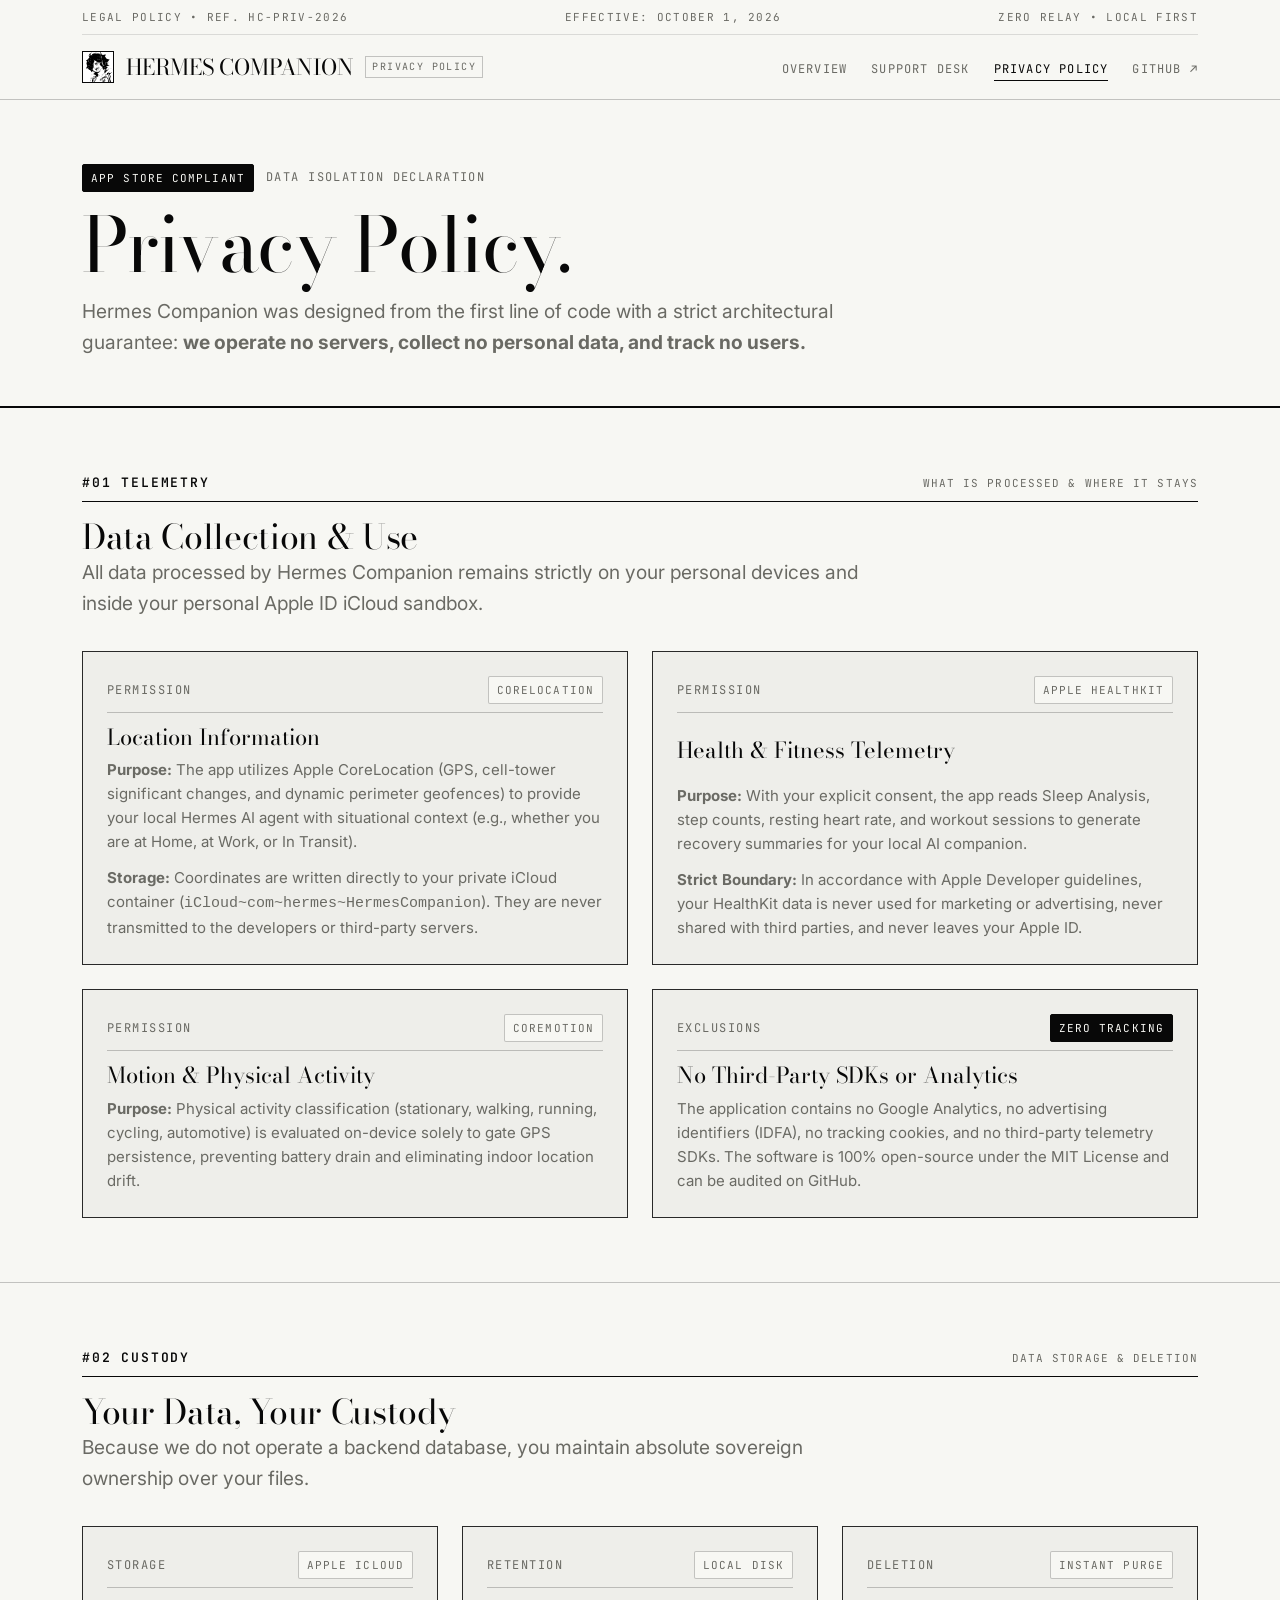
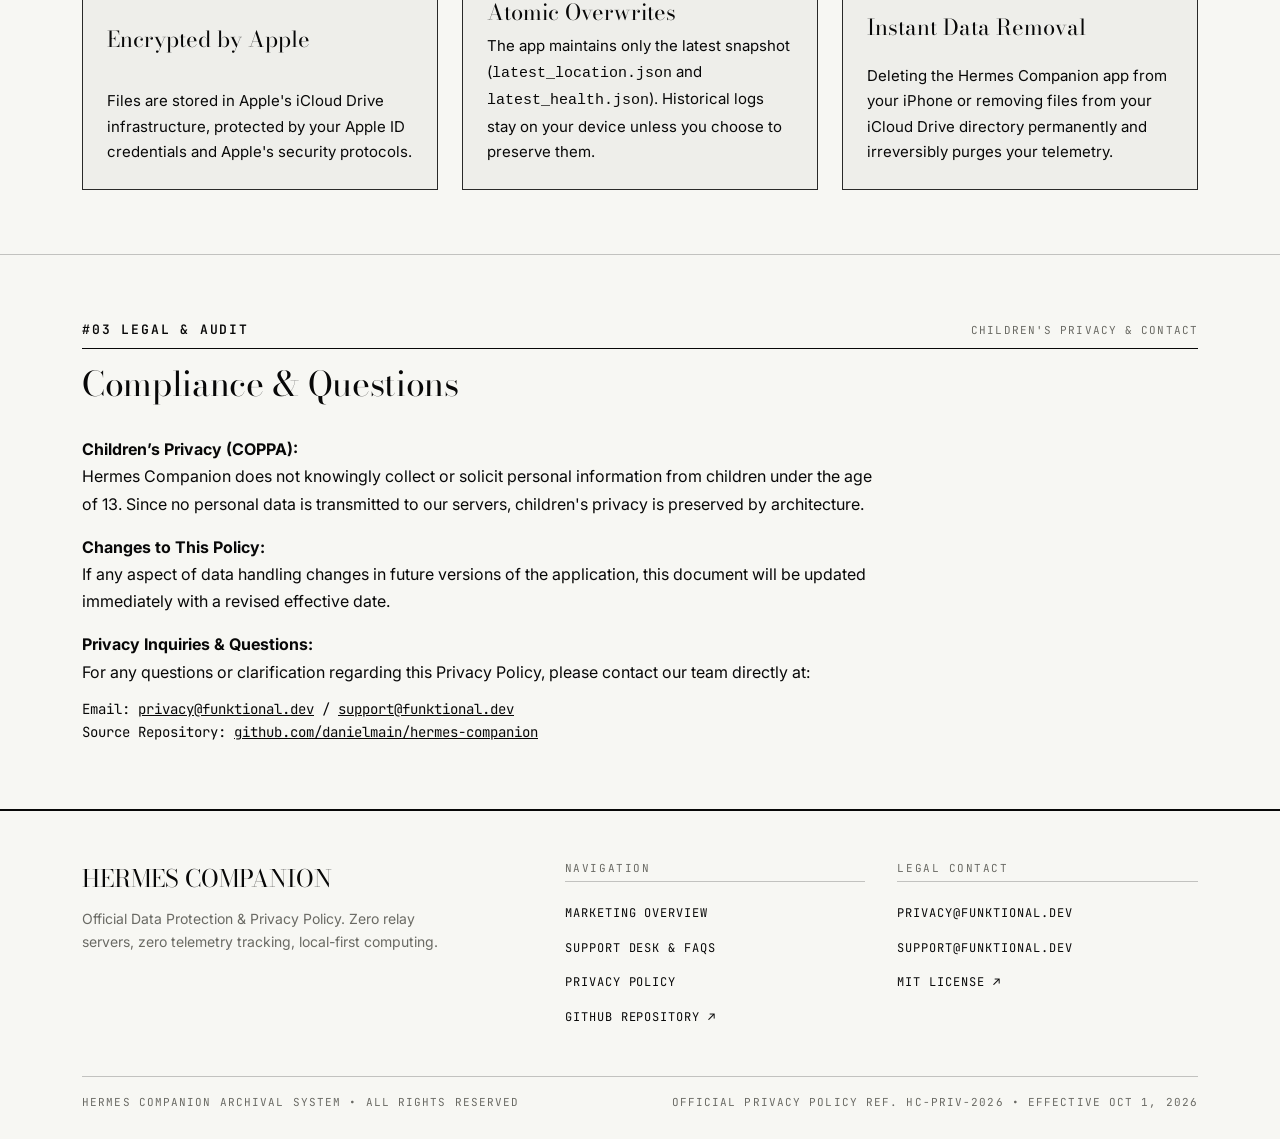
==== website/privacy.html @ cab8ede8 "Add rolling location history, timeline analysis, and staleness handling - iOS: Mirror rolling 7-day " ====
<!DOCTYPE html>
<html lang="en">
<head>
  <meta charset="UTF-8">
  <meta name="viewport" content="width=device-width, initial-scale=1.0">
  <title>Privacy Policy — Hermes Companion iOS & Hermes Skill</title>
  <meta name="description" content="Official Privacy Policy for Hermes Companion iOS application and Hermes Skill. Zero relay servers, zero tracking, local-first Apple iCloud storage.">
  <link rel="stylesheet" href="style.css">
  <link rel="icon" type="image/png" href="assets/icon-source.png">

  <link rel="canonical" href="https://hermescompanion.funktional.dev/privacy.html">

  <!-- Open Graph / Rich Social Link Preview -->
  <meta property="og:type" content="website">
  <meta property="og:url" content="https://hermescompanion.funktional.dev/privacy.html">
  <meta property="og:site_name" content="Hermes Companion">
  <meta property="og:title" content="Privacy Policy — Hermes Companion iOS & Hermes Skill">
  <meta property="og:description" content="Official Privacy Policy for Hermes Companion iOS application and Hermes Skill. Zero relay servers, zero tracking, local-first Apple iCloud storage.">
  <meta property="og:image" content="https://hermescompanion.funktional.dev/assets/lilith-black.png">
  <meta property="og:image:width" content="1024">
  <meta property="og:image:height" content="572">
  <meta property="og:image:type" content="image/png">
  <meta property="og:image:alt" content="Hermes Companion Privacy Artwork">

  <!-- Twitter Card -->
  <meta name="twitter:card" content="summary_large_image">
  <meta name="twitter:url" content="https://hermescompanion.funktional.dev/privacy.html">
  <meta name="twitter:title" content="Privacy Policy — Hermes Companion iOS & Hermes Skill">
  <meta name="twitter:description" content="Official Privacy Policy for Hermes Companion iOS application and Hermes Skill. Zero relay servers, zero tracking, local-first Apple iCloud storage.">
  <meta name="twitter:image" content="https://hermescompanion.funktional.dev/assets/lilith-black.png">
  <meta name="twitter:image:alt" content="Hermes Companion Privacy Artwork">
</head>
<body>

  <!-- Archival Institutional Masthead -->
  <header class="archival-topbar">
    <div class="page-container">
      <div class="topbar-meta">
        <span>LEGAL POLICY • REF. HC-PRIV-2026</span>
        <span>EFFECTIVE: OCTOBER 1, 2026</span>
        <span>ZERO RELAY • LOCAL FIRST</span>
      </div>

      <nav class="topbar-nav" aria-label="Privacy Navigation">
        <a href="index.html" class="brand-mark">
          <div class="brand-icon-box">
            <img src="assets/icon-source.png" alt="Hermes Symbol">
          </div>
          <div>
            <div class="brand-title">HERMES COMPANION</div>
          </div>
          <span class="brand-tag">PRIVACY POLICY</span>
        </a>

        <ul class="nav-links">
          <li><a href="index.html" class="nav-link">Overview</a></li>
          <li><a href="support.html" class="nav-link">Support Desk</a></li>
          <li><a href="privacy.html" class="nav-link active">Privacy Policy</a></li>
          <li><a href="https://github.com/danielmain/hermes-companion" target="_blank" rel="noopener" class="nav-link">GitHub ↗</a></li>
        </ul>
      </nav>
    </div>
  </header>

  <main>
    <!-- HERO HEADER -->
    <section class="hero-section">
      <div class="page-container">
        <div class="hero-meta-kicker">
          <span class="token inverted">APP STORE COMPLIANT</span>
          <span class="editorial-utility">DATA ISOLATION DECLARATION</span>
        </div>

        <h1 class="editorial-display-huge">
          Privacy Policy.
        </h1>

        <p class="editorial-lead">
          Hermes Companion was designed from the first line of code with a strict architectural guarantee: <strong>we operate no servers, collect no personal data, and track no users.</strong>
        </p>
      </div>
    </section>

    <!-- CORE PRIVACY PILLARS -->
    <section class="editorial-section">
      <div class="page-container">
        <div class="module-header">
          <div class="module-header-meta">
            <span class="module-index">#01 TELEMETRY</span>
            <span class="module-tag">WHAT IS PROCESSED &amp; WHERE IT STAYS</span>
          </div>
          <h2 class="editorial-section-title">Data Collection &amp; Use</h2>
          <p class="editorial-lead">
            All data processed by Hermes Companion remains strictly on your personal devices and inside your personal Apple ID iCloud sandbox.
          </p>
        </div>

        <div class="cards-grid-2">
          <!-- Card 1: Location -->
          <div class="editorial-card">
            <div class="editorial-card-header">
              <span class="editorial-utility">PERMISSION</span>
              <span class="token faint">CORELOCATION</span>
            </div>
            <div class="editorial-card-title">Location Information</div>
            <div class="editorial-card-body">
              <p>
                <strong>Purpose:</strong> The app utilizes Apple CoreLocation (GPS, cell-tower significant changes, and dynamic perimeter geofences) to provide your local Hermes AI agent with situational context (e.g., whether you are at Home, at Work, or In Transit).
              </p>
              <p style="margin-top: 12px;">
                <strong>Storage:</strong> Coordinates are written directly to your private iCloud container (<code>iCloud~com~hermes~HermesCompanion</code>). They are never transmitted to the developers or third-party servers.
              </p>
            </div>
          </div>

          <!-- Card 2: HealthKit -->
          <div class="editorial-card">
            <div class="editorial-card-header">
              <span class="editorial-utility">PERMISSION</span>
              <span class="token faint">APPLE HEALTHKIT</span>
            </div>
            <div class="editorial-card-title">Health &amp; Fitness Telemetry</div>
            <div class="editorial-card-body">
              <p>
                <strong>Purpose:</strong> With your explicit consent, the app reads Sleep Analysis, step counts, resting heart rate, and workout sessions to generate recovery summaries for your local AI companion.
              </p>
              <p style="margin-top: 12px;">
                <strong>Strict Boundary:</strong> In accordance with Apple Developer guidelines, your HealthKit data is never used for marketing or advertising, never shared with third parties, and never leaves your Apple ID.
              </p>
            </div>
          </div>

          <!-- Card 3: Motion & Fitness -->
          <div class="editorial-card">
            <div class="editorial-card-header">
              <span class="editorial-utility">PERMISSION</span>
              <span class="token faint">COREMOTION</span>
            </div>
            <div class="editorial-card-title">Motion &amp; Physical Activity</div>
            <div class="editorial-card-body">
              <p>
                <strong>Purpose:</strong> Physical activity classification (stationary, walking, running, cycling, automotive) is evaluated on-device solely to gate GPS persistence, preventing battery drain and eliminating indoor location drift.
              </p>
            </div>
          </div>

          <!-- Card 4: Third-Party Trackers -->
          <div class="editorial-card">
            <div class="editorial-card-header">
              <span class="editorial-utility">EXCLUSIONS</span>
              <span class="token inverted">ZERO TRACKING</span>
            </div>
            <div class="editorial-card-title">No Third-Party SDKs or Analytics</div>
            <div class="editorial-card-body">
              <p>
                The application contains no Google Analytics, no advertising identifiers (IDFA), no tracking cookies, and no third-party telemetry SDKs. The software is 100% open-source under the MIT License and can be audited on GitHub.
              </p>
            </div>
          </div>
        </div>
      </div>
    </section>

    <!-- SECTION #02: STORAGE, RETENTION, AND DELETION -->
    <section class="editorial-section">
      <div class="page-container">
        <div class="module-header">
          <div class="module-header-meta">
            <span class="module-index">#02 CUSTODY</span>
            <span class="module-tag">DATA STORAGE &amp; DELETION</span>
          </div>
          <h2 class="editorial-section-title">Your Data, Your Custody</h2>
          <p class="editorial-lead">
            Because we do not operate a backend database, you maintain absolute sovereign ownership over your files.
          </p>
        </div>

        <div class="cards-grid-3">
          <div class="editorial-card">
            <div class="editorial-card-header">
              <span class="editorial-utility">STORAGE</span>
              <span class="token faint">APPLE ICLOUD</span>
            </div>
            <div class="editorial-card-title">Encrypted by Apple</div>
            <p class="editorial-body" style="font-size: 0.9375rem;">
              Files are stored in Apple's iCloud Drive infrastructure, protected by your Apple ID credentials and Apple's security protocols.
            </p>
          </div>

          <div class="editorial-card">
            <div class="editorial-card-header">
              <span class="editorial-utility">RETENTION</span>
              <span class="token faint">LOCAL DISK</span>
            </div>
            <div class="editorial-card-title">Atomic Overwrites</div>
            <p class="editorial-body" style="font-size: 0.9375rem;">
              The app maintains only the latest snapshot (<code>latest_location.json</code> and <code>latest_health.json</code>). Historical logs stay on your device unless you choose to preserve them.
            </p>
          </div>

          <div class="editorial-card">
            <div class="editorial-card-header">
              <span class="editorial-utility">DELETION</span>
              <span class="token faint">INSTANT PURGE</span>
            </div>
            <div class="editorial-card-title">Instant Data Removal</div>
            <p class="editorial-body" style="font-size: 0.9375rem;">
              Deleting the Hermes Companion app from your iPhone or removing files from your iCloud Drive directory permanently and irreversibly purges your telemetry.
            </p>
          </div>
        </div>
      </div>
    </section>

    <!-- SECTION #03: COMPLIANCE & LEGAL CONTACT -->
    <section class="editorial-section last-section">
      <div class="page-container">
        <div class="module-header">
          <div class="module-header-meta">
            <span class="module-index">#03 LEGAL &amp; AUDIT</span>
            <span class="module-tag">CHILDREN'S PRIVACY &amp; CONTACT</span>
          </div>
          <h2 class="editorial-section-title">Compliance &amp; Questions</h2>
        </div>

        <div class="editorial-body" style="max-width: 80ch;">
          <p>
            <strong>Children’s Privacy (COPPA):</strong><br>
            Hermes Companion does not knowingly collect or solicit personal information from children under the age of 13. Since no personal data is transmitted to our servers, children's privacy is preserved by architecture.
          </p>
          <p style="margin-top: 16px;">
            <strong>Changes to This Policy:</strong><br>
            If any aspect of data handling changes in future versions of the application, this document will be updated immediately with a revised effective date.
          </p>
          <p style="margin-top: 16px;">
            <strong>Privacy Inquiries &amp; Questions:</strong><br>
            For any questions or clarification regarding this Privacy Policy, please contact our team directly at:
          </p>
          <div style="margin-top: 12px; font-family: var(--font-mono); font-size: 0.875rem;">
            Email: <a href="mailto:privacy@funktional.dev" style="color: var(--ink); text-decoration: underline;">privacy@funktional.dev</a> / <a href="mailto:support@funktional.dev" style="color: var(--ink); text-decoration: underline;">support@funktional.dev</a><br>
            Source Repository: <a href="https://github.com/danielmain/hermes-companion" target="_blank" rel="noopener" style="color: var(--ink); text-decoration: underline;">github.com/danielmain/hermes-companion</a>
          </div>
        </div>
      </div>
    </section>
  </main>

  <!-- Institutional Colophon Footer -->
  <footer class="archival-footer">
    <div class="page-container">
      <div class="footer-grid">
        <div>
          <div style="font-family: var(--font-display); font-size: 1.5rem; margin-bottom: var(--space-8);">
            HERMES COMPANION
          </div>
          <p style="font-size: 0.875rem; color: var(--secondary-ink); max-width: 42ch;">
            Official Data Protection &amp; Privacy Policy. Zero relay servers, zero telemetry tracking, local-first computing.
          </p>
        </div>

        <div>
          <div class="footer-col-title">NAVIGATION</div>
          <ul class="footer-links">
            <li><a href="index.html">Marketing Overview</a></li>
            <li><a href="support.html">Support Desk &amp; FAQs</a></li>
            <li><a href="privacy.html">Privacy Policy</a></li>
            <li><a href="https://github.com/danielmain/hermes-companion" target="_blank" rel="noopener">GitHub Repository ↗</a></li>
          </ul>
        </div>

        <div>
          <div class="footer-col-title">LEGAL CONTACT</div>
          <ul class="footer-links">
            <li><a href="mailto:privacy@funktional.dev">privacy@funktional.dev</a></li>
            <li><a href="mailto:support@funktional.dev">support@funktional.dev</a></li>
            <li><a href="https://github.com/danielmain/hermes-companion/blob/main/LICENSE" target="_blank" rel="noopener">MIT License ↗</a></li>
          </ul>
        </div>
      </div>

      <div class="footer-stamp">
        <div>HERMES COMPANION ARCHIVAL SYSTEM • ALL RIGHTS RESERVED</div>
        <div>OFFICIAL PRIVACY POLICY REF. HC-PRIV-2026 • EFFECTIVE OCT 1, 2026</div>
      </div>
    </div>
  </footer>

  <script src="main.js"></script>
</body>
</html>
---- website/style.css ----
/*
 * HERMES COMPANION — MONOCHROME EDITORIAL DESIGN SYSTEM
 * Inspired by experimental research institutions, archival scientific publications,
 * classical mythology, and early computer interfaces.
 */

@import url('https://fonts.googleapis.com/css2?family=Bodoni+Moda:ital,opsz,wght@0,6..96,300..600;1,6..96,300..600&family=JetBrains+Mono:wght@400;500;600&family=Inter:wght@300;400;500;600&display=swap');

:root {
  /* Strict Monochrome Light Palette (Warm Paper & Ink) */
  --paper: #F7F7F3;
  --ink: #080808;
  --secondary-ink: #6A6A64;
  --surface: #EEEEEA;
  --surface-subtle: #F2F2EE;
  --surface-contrast: #080808;
  --surface-contrast-text: #F7F7F3;
  --hairline: rgba(8, 8, 8, 0.22);
  --hairline-faint: rgba(8, 8, 8, 0.12);
  --hairline-strong: rgba(8, 8, 8, 0.85);
  --shadow-offset: 3px 3px 0px #080808;
  --cut-size: 14px;

  /* Typography Stacks */
  --font-display: "Bodoni 72", "Bodoni 72 Oldstyle", "Didot", "Bodoni Moda", "Playfair Display", "Times New Roman", serif;
  --font-body: -apple-system, BlinkMacSystemFont, "SF Pro Text", "Inter", "Helvetica Neue", sans-serif;
  --font-mono: "SF Mono", "Aeonik Fono", "JetBrains Mono", Menlo, Consolas, "Courier New", monospace;

  /* Spacing Scale */
  --space-2: 2px;
  --space-4: 4px;
  --space-8: 8px;
  --space-12: 12px;
  --space-16: 16px;
  --space-24: 24px;
  --space-32: 32px;
  --space-48: 48px;
  --space-64: 64px;
  --space-96: 96px;

  /* Animation */
  --transition-fast: 0.18s cubic-bezier(0.16, 1, 0.3, 1);
}

/* Automatic Dark Mode Palette (Inverts when system is in Dark Mode) */
@media (prefers-color-scheme: dark) {
  :root {
    --paper: #080808;
    --ink: #F7F7F3;
    --secondary-ink: #9E9E98;
    --surface: #141413;
    --surface-subtle: #1A1A18;
    --surface-contrast: #F7F7F3;
    --surface-contrast-text: #080808;
    --hairline: rgba(247, 247, 243, 0.22);
    --hairline-faint: rgba(247, 247, 243, 0.12);
    --hairline-strong: rgba(247, 247, 243, 0.85);
    --shadow-offset: 3px 3px 0px #F7F7F3;
  }
}

/* Base Reset & Document Setup */
*, *::before, *::after {
  box-sizing: border-box;
  margin: 0;
  padding: 0;
}

html {
  font-size: 16px;
  background-color: var(--paper);
  color: var(--ink);
  scroll-behavior: smooth;
  text-rendering: optimizeLegibility;
  -webkit-font-smoothing: antialiased;
  -moz-osx-font-smoothing: grayscale;
}

body {
  font-family: var(--font-body);
  font-weight: 400;
  line-height: 1.65;
  color: var(--ink);
  background-color: var(--paper);
  min-height: 100vh;
  display: flex;
  flex-direction: column;
}

/* Selection */
::selection {
  background: var(--ink);
  color: var(--paper);
}

/* Editorial Rules & Hairlines */
hr, .editorial-rule {
  border: none;
  height: 1px;
  background-color: var(--hairline);
  margin: 0;
}

.editorial-rule.strong {
  height: 2px;
  background-color: var(--ink);
}

.editorial-rule.faint {
  height: 1px;
  background-color: var(--hairline-faint);
}

/* Master Layout Frame */
.page-container {
  width: 100%;
  max-width: 1180px;
  margin: 0 auto;
  padding: 0 var(--space-24);
}

@media (min-width: 768px) {
  .page-container {
    padding: 0 var(--space-32);
  }
}

/* Top Institutional Header */
.archival-topbar {
  border-bottom: 1px solid var(--hairline);
  background-color: var(--paper);
  position: sticky;
  top: 0;
  z-index: 100;
}

.topbar-meta {
  display: flex;
  align-items: center;
  justify-content: space-between;
  padding: var(--space-8) 0;
  font-family: var(--font-mono);
  font-size: 0.6875rem;
  text-transform: uppercase;
  letter-spacing: 0.12em;
  color: var(--secondary-ink);
  border-bottom: 1px solid var(--hairline-faint);
}

.topbar-nav {
  display: flex;
  align-items: center;
  justify-content: space-between;
  padding: var(--space-16) 0;
  gap: var(--space-16);
}

.brand-mark {
  display: flex;
  align-items: center;
  gap: var(--space-12);
  text-decoration: none;
  color: var(--ink);
}

.brand-icon-box {
  width: 32px;
  height: 32px;
  border: 1px solid var(--ink);
  display: flex;
  align-items: center;
  justify-content: center;
  background: var(--paper);
  overflow: hidden;
}

.brand-icon-box img {
  width: 100%;
  height: 100%;
  object-fit: cover;
  filter: grayscale(100%) contrast(120%);
}

.brand-title {
  font-family: var(--font-display);
  font-size: 1.375rem;
  letter-spacing: -0.01em;
  font-weight: 400;
  line-height: 1;
}

.brand-tag {
  font-family: var(--font-mono);
  font-size: 0.625rem;
  text-transform: uppercase;
  letter-spacing: 0.14em;
  border: 1px solid var(--hairline);
  padding: 2px 6px;
  color: var(--secondary-ink);
}

.nav-links {
  display: flex;
  align-items: center;
  gap: var(--space-24);
  list-style: none;
}

.nav-link {
  font-family: var(--font-mono);
  font-size: 0.75rem;
  text-transform: uppercase;
  letter-spacing: 0.1em;
  text-decoration: none;
  color: var(--secondary-ink);
  transition: color var(--transition-fast);
  position: relative;
  padding: var(--space-4) 0;
}

.nav-link:hover, .nav-link.active {
  color: var(--ink);
}

.nav-link.active::after {
  content: "";
  position: absolute;
  bottom: 0;
  left: 0;
  right: 0;
  height: 1px;
  background-color: var(--ink);
}

.topbar-controls {
  display: flex;
  align-items: center;
  gap: var(--space-12);
}

.theme-toggle-btn {
  background: transparent;
  border: 1px solid var(--ink);
  color: var(--ink);
  font-family: var(--font-mono);
  font-size: 0.6875rem;
  text-transform: uppercase;
  letter-spacing: 0.1em;
  padding: 6px 10px;
  cursor: pointer;
  display: inline-flex;
  align-items: center;
  gap: 6px;
  transition: background-color var(--transition-fast), color var(--transition-fast);
}

.theme-toggle-btn:hover {
  background-color: var(--ink);
  color: var(--paper);
}

/* Typography Classes */
.editorial-display-huge {
  font-family: var(--font-display);
  font-size: clamp(2.5rem, 6.5vw, 4.75rem);
  font-weight: 300;
  line-height: 0.95;
  letter-spacing: -0.02em;
  margin-bottom: var(--space-16);
}

.editorial-display-title {
  font-family: var(--font-display);
  font-size: clamp(2rem, 4vw, 2.75rem);
  font-weight: 400;
  line-height: 1.08;
  letter-spacing: -0.015em;
  margin-bottom: var(--space-12);
}

.editorial-section-title {
  font-family: var(--font-display);
  font-size: clamp(1.625rem, 3vw, 2.125rem);
  font-weight: 400;
  line-height: 1.15;
  letter-spacing: -0.01em;
}

.editorial-lead {
  font-family: var(--font-body);
  font-size: clamp(1.0625rem, 1.5vw, 1.25rem);
  font-weight: 400;
  line-height: 1.6;
  color: var(--secondary-ink);
  max-width: 68ch;
}

.editorial-body {
  font-size: 1rem;
  line-height: 1.7;
  color: var(--ink);
}

.editorial-body p + p {
  margin-top: var(--space-16);
}

.editorial-utility {
  font-family: var(--font-mono);
  font-size: 0.75rem;
  text-transform: uppercase;
  letter-spacing: 0.12em;
  color: var(--secondary-ink);
}

.editorial-utility-small {
  font-family: var(--font-mono);
  font-size: 0.6875rem;
  text-transform: uppercase;
  letter-spacing: 0.1em;
}

/* Module Section Header */
.module-header {
  margin-bottom: var(--space-32);
}

.module-header-meta {
  display: flex;
  align-items: baseline;
  justify-content: space-between;
  padding-bottom: var(--space-8);
  border-bottom: 1px solid var(--ink);
  margin-bottom: var(--space-16);
}

.module-index {
  font-family: var(--font-mono);
  font-size: 0.8125rem;
  font-weight: 600;
  letter-spacing: 0.14em;
  text-transform: uppercase;
}

.module-tag {
  font-family: var(--font-mono);
  font-size: 0.6875rem;
  letter-spacing: 0.1em;
  color: var(--secondary-ink);
  text-transform: uppercase;
}

/* Buttons */
.btn {
  display: inline-flex;
  align-items: center;
  justify-content: center;
  gap: var(--space-8);
  font-family: var(--font-mono);
  font-size: 0.75rem;
  font-weight: 500;
  text-transform: uppercase;
  letter-spacing: 0.1em;
  text-decoration: none;
  padding: 12px 20px;
  border-radius: 2px;
  cursor: pointer;
  transition: all var(--transition-fast);
  line-height: 1;
}

.btn-primary {
  background-color: var(--ink);
  color: var(--paper);
  border: 1px solid var(--ink);
}

.btn-primary:hover {
  background-color: var(--paper);
  color: var(--ink);
}

.btn-secondary {
  background-color: var(--paper);
  color: var(--ink);
  border: 1px solid var(--ink);
}

.btn-secondary:hover {
  background-color: var(--ink);
  color: var(--paper);
}

.btn-ghost {
  background-color: transparent;
  color: var(--ink);
  border: 1px solid var(--hairline);
}

.btn-ghost:hover {
  border-color: var(--ink);
}

/* Status Tokens & Badges */
.token {
  display: inline-flex;
  align-items: center;
  gap: 6px;
  font-family: var(--font-mono);
  font-size: 0.6875rem;
  text-transform: uppercase;
  letter-spacing: 0.1em;
  padding: 4px 8px;
  border: 1px solid var(--ink);
  background: var(--paper);
  color: var(--ink);
  border-radius: 2px;
  white-space: nowrap;
}

.token.inverted {
  background: var(--ink);
  color: var(--paper);
}

.token.faint {
  border-color: var(--hairline);
  color: var(--secondary-ink);
}

/* Cut-corner Chamfer */
.cut-corner {
  clip-path: polygon(0 0, calc(100% - var(--cut-size)) 0, 100% var(--cut-size), 100% 100%, 0 100%);
  position: relative;
}

/* Hero Section */
.hero-section {
  padding: var(--space-64) 0 var(--space-48);
  border-bottom: 2px solid var(--ink);
}

.hero-grid {
  display: grid;
  grid-template-columns: 1fr;
  gap: var(--space-48);
  align-items: start;
}

@media (min-width: 900px) {
  .hero-grid {
    grid-template-columns: 1.2fr 0.8fr;
  }
}

.hero-meta-kicker {
  display: flex;
  align-items: center;
  gap: var(--space-12);
  margin-bottom: var(--space-16);
}

.hero-actions {
  display: flex;
  flex-wrap: wrap;
  gap: var(--space-12);
  margin-top: var(--space-32);
}

.hero-art-container {
  border: 1px solid var(--ink);
  background: var(--surface);
  padding: var(--space-16);
  position: relative;
}

.hero-art-image-wrapper {
  width: 100%;
  aspect-ratio: 16 / 9;
  border: 1px solid var(--hairline-strong);
  overflow: hidden;
  background: #000;
  display: flex;
  align-items: center;
  justify-content: center;
}

.hero-art-image-wrapper img {
  width: 100%;
  height: 100%;
  object-fit: cover;
  filter: contrast(125%) grayscale(100%);
  transition: transform 0.4s ease;
}

.hero-art-image-wrapper:hover img {
  transform: scale(1.02);
}

.hero-art-caption {
  font-family: var(--font-mono);
  font-size: 0.6875rem;
  text-transform: uppercase;
  letter-spacing: 0.1em;
  color: var(--secondary-ink);
  margin-top: var(--space-12);
  display: flex;
  justify-content: space-between;
  align-items: center;
  border-top: 1px solid var(--hairline);
  padding-top: var(--space-8);
}

/* Institutional Spec Table */
.spec-strip {
  display: grid;
  grid-template-columns: repeat(2, 1fr);
  gap: 1px;
  background-color: var(--hairline);
  border: 1px solid var(--hairline);
  margin-top: var(--space-48);
}

@media (min-width: 768px) {
  .spec-strip {
    grid-template-columns: repeat(4, 1fr);
  }
}

.spec-cell {
  background-color: var(--paper);
  padding: var(--space-16);
}

.spec-label {
  font-family: var(--font-mono);
  font-size: 0.625rem;
  text-transform: uppercase;
  letter-spacing: 0.12em;
  color: var(--secondary-ink);
  margin-bottom: var(--space-4);
}

.spec-val {
  font-family: var(--font-display);
  font-size: 1.25rem;
  color: var(--ink);
  line-height: 1.1;
}

.spec-desc {
  font-family: var(--font-mono);
  font-size: 0.6875rem;
  color: var(--secondary-ink);
  margin-top: var(--space-4);
}

/* Editorial Sections */
.editorial-section {
  padding: var(--space-64) 0;
  border-bottom: 1px solid var(--hairline);
}

.editorial-section.last-section {
  border-bottom: none;
}

/* Inverted Section */
.editorial-section.inverted {
  background-color: var(--surface-contrast);
  color: var(--surface-contrast-text);
  border-bottom: none;
  margin: var(--space-48) 0;
  border-top: 2px solid var(--hairline);
  border-bottom: 2px solid var(--hairline);
}

.editorial-section.inverted .module-header-meta {
  border-bottom-color: var(--surface-contrast-text);
}

.editorial-section.inverted .module-index,
.editorial-section.inverted .editorial-section-title,
.editorial-section.inverted .spec-val {
  color: var(--surface-contrast-text);
}

.editorial-section.inverted .editorial-lead,
.editorial-section.inverted .module-tag,
.editorial-section.inverted .spec-label,
.editorial-section.inverted .spec-desc {
  color: rgba(247, 247, 243, 0.7);
}

.editorial-section.inverted .editorial-rule {
  background-color: rgba(247, 247, 243, 0.2);
}

/* Architecture Flow Diagram */
.diagram-box {
  border: 1px solid var(--ink);
  background-color: var(--surface);
  padding: var(--space-24);
  margin: var(--space-32) 0;
}

.diagram-flow {
  display: flex;
  flex-direction: column;
  gap: var(--space-16);
}

@media (min-width: 820px) {
  .diagram-flow {
    flex-direction: row;
    align-items: stretch;
  }
}

.diagram-node {
  flex: 1;
  border: 1px solid var(--hairline-strong);
  background: var(--paper);
  padding: var(--space-16);
  display: flex;
  flex-direction: column;
  justify-content: space-between;
}

.diagram-node-idx {
  font-family: var(--font-mono);
  font-size: 0.625rem;
  letter-spacing: 0.12em;
  color: var(--secondary-ink);
  margin-bottom: var(--space-8);
}

.diagram-node-title {
  font-family: var(--font-display);
  font-size: 1.125rem;
  margin-bottom: var(--space-8);
  font-weight: 500;
}

.diagram-node-desc {
  font-family: var(--font-mono);
  font-size: 0.75rem;
  color: var(--secondary-ink);
  line-height: 1.5;
}

.diagram-arrow {
  display: flex;
  align-items: center;
  justify-content: center;
  font-family: var(--font-mono);
  font-size: 0.75rem;
  color: var(--secondary-ink);
  padding: var(--space-8);
}

/* Editorial Cards Grid */
.cards-grid-2 {
  display: grid;
  grid-template-columns: 1fr;
  gap: var(--space-24);
  margin-top: var(--space-24);
}

@media (min-width: 768px) {
  .cards-grid-2 {
    grid-template-columns: repeat(2, 1fr);
  }
}

.cards-grid-3 {
  display: grid;
  grid-template-columns: 1fr;
  gap: var(--space-24);
  margin-top: var(--space-24);
}

@media (min-width: 768px) {
  .cards-grid-3 {
    grid-template-columns: repeat(3, 1fr);
  }
}

.editorial-card {
  border: 1px solid var(--hairline-strong);
  background-color: var(--surface);
  padding: var(--space-24);
  display: flex;
  flex-direction: column;
  justify-content: space-between;
}

.editorial-card-header {
  display: flex;
  align-items: baseline;
  justify-content: space-between;
  margin-bottom: var(--space-12);
  border-bottom: 1px solid var(--hairline);
  padding-bottom: var(--space-8);
}

.editorial-card-title {
  font-family: var(--font-display);
  font-size: 1.375rem;
  margin-bottom: var(--space-8);
  line-height: 1.15;
}

.editorial-card-body {
  font-size: 0.9375rem;
  color: var(--secondary-ink);
  line-height: 1.6;
}

/* Editorial Comparison Table */
.editorial-table-wrapper {
  overflow-x: auto;
  border: 1px solid var(--hairline-strong);
  margin: var(--space-24) 0;
}

.editorial-table {
  width: 100%;
  border-collapse: collapse;
  text-align: left;
  font-size: 0.875rem;
}

.editorial-table th {
  font-family: var(--font-mono);
  font-size: 0.6875rem;
  text-transform: uppercase;
  letter-spacing: 0.12em;
  color: var(--secondary-ink);
  background-color: var(--surface);
  padding: var(--space-12) var(--space-16);
  border-bottom: 1px solid var(--ink);
  font-weight: 600;
}

.editorial-table td {
  padding: var(--space-12) var(--space-16);
  border-bottom: 1px solid var(--hairline);
  vertical-align: top;
}

.editorial-table tr:last-child td {
  border-bottom: none;
}

.editorial-table tr:hover td {
  background-color: var(--surface-subtle);
}

.table-key {
  font-family: var(--font-mono);
  font-size: 0.8125rem;
  font-weight: 500;
}

/* Terminal / Code Box */
.terminal-block {
  border: 1px solid var(--ink);
  background-color: var(--surface);
  margin: var(--space-16) 0;
}

.terminal-header {
  display: flex;
  align-items: center;
  justify-content: space-between;
  padding: var(--space-8) var(--space-16);
  border-bottom: 1px solid var(--hairline-strong);
  background: var(--paper);
}

.terminal-title {
  font-family: var(--font-mono);
  font-size: 0.6875rem;
  text-transform: uppercase;
  letter-spacing: 0.1em;
  color: var(--secondary-ink);
}

.terminal-copy-btn {
  background: transparent;
  border: 1px solid var(--hairline);
  color: var(--ink);
  font-family: var(--font-mono);
  font-size: 0.625rem;
  text-transform: uppercase;
  letter-spacing: 0.1em;
  padding: 3px 8px;
  cursor: pointer;
  transition: all var(--transition-fast);
}

.terminal-copy-btn:hover {
  background: var(--ink);
  color: var(--paper);
  border-color: var(--ink);
}

.terminal-content {
  padding: var(--space-16);
  font-family: var(--font-mono);
  font-size: 0.8125rem;
  line-height: 1.55;
  overflow-x: auto;
  color: var(--ink);
  background: var(--paper);
}

.terminal-content pre {
  margin: 0;
  white-space: pre;
}

.cli-prompt {
  color: var(--secondary-ink);
  user-select: none;
}

.cli-comment {
  color: var(--secondary-ink);
  font-style: italic;
}

/* App Presentation Banner */
.app-feature-row {
  display: grid;
  grid-template-columns: 1fr;
  gap: var(--space-32);
  align-items: center;
  margin-top: var(--space-32);
}

@media (min-width: 820px) {
  .app-feature-row {
    grid-template-columns: 0.9fr 1.1fr;
  }
}

.app-icon-frame {
  border: 2px solid var(--ink);
  padding: var(--space-16);
  background: var(--paper);
  box-shadow: var(--shadow-offset);
  display: flex;
  flex-direction: column;
  align-items: center;
  text-align: center;
}

.app-icon-frame img {
  width: 180px;
  height: 180px;
  border-radius: 4px;
  border: 1px solid var(--hairline-strong);
  margin-bottom: var(--space-16);
}

/* FAQ / Accordion for Support */
.faq-list {
  display: flex;
  flex-direction: column;
  gap: var(--space-16);
  margin-top: var(--space-24);
}

.faq-item {
  border: 1px solid var(--hairline-strong);
  background-color: var(--surface);
  transition: border-color var(--transition-fast);
}

.faq-item.active {
  border-color: var(--ink);
}

.faq-trigger {
  width: 100%;
  text-align: left;
  background: none;
  border: none;
  padding: var(--space-16) var(--space-20);
  display: flex;
  justify-content: space-between;
  align-items: center;
  cursor: pointer;
  font-family: var(--font-display);
  font-size: 1.1875rem;
  font-weight: 500;
  color: var(--ink);
}

.faq-symbol {
  font-family: var(--font-mono);
  font-size: 1rem;
  margin-left: var(--space-16);
  color: var(--secondary-ink);
  transition: transform var(--transition-fast);
}

.faq-item.active .faq-symbol {
  transform: rotate(45deg);
  color: var(--ink);
}

.faq-content {
  display: none;
  padding: 0 var(--space-20) var(--space-20);
  font-size: 0.9375rem;
  color: var(--secondary-ink);
  line-height: 1.65;
  border-top: 1px solid var(--hairline);
  padding-top: var(--space-16);
}

.faq-item.active .faq-content {
  display: block;
}

/* Support Interactive Diagnostics Tool */
.diag-panel {
  border: 2px solid var(--ink);
  background: var(--paper);
  box-shadow: var(--shadow-offset);
  margin-top: var(--space-32);
}

.diag-header {
  background: var(--ink);
  color: var(--paper);
  padding: var(--space-12) var(--space-20);
  display: flex;
  justify-content: space-between;
  align-items: center;
  font-family: var(--font-mono);
  font-size: 0.75rem;
  letter-spacing: 0.1em;
  text-transform: uppercase;
}

.diag-tabs {
  display: flex;
  border-bottom: 1px solid var(--hairline-strong);
  background: var(--surface);
  overflow-x: auto;
}

.diag-tab {
  background: transparent;
  border: none;
  border-right: 1px solid var(--hairline);
  padding: var(--space-12) var(--space-16);
  font-family: var(--font-mono);
  font-size: 0.6875rem;
  text-transform: uppercase;
  letter-spacing: 0.1em;
  color: var(--secondary-ink);
  cursor: pointer;
  white-space: nowrap;
}

.diag-tab.active {
  background: var(--paper);
  color: var(--ink);
  font-weight: 600;
  border-bottom: 2px solid var(--ink);
  margin-bottom: -1px;
}

.diag-body {
  padding: var(--space-24);
}

/* Contact / Inquiries Box */
.inquiry-box {
  border: 1px solid var(--ink);
  padding: var(--space-32);
  background: var(--surface);
  margin-top: var(--space-32);
}

.form-field {
  margin-bottom: var(--space-16);
}

.form-label {
  display: block;
  font-family: var(--font-mono);
  font-size: 0.6875rem;
  text-transform: uppercase;
  letter-spacing: 0.12em;
  color: var(--secondary-ink);
  margin-bottom: var(--space-6);
}

.form-input, .form-textarea {
  width: 100%;
  padding: 10px 14px;
  background: var(--paper);
  border: 1px solid var(--hairline-strong);
  font-family: var(--font-body);
  font-size: 0.9375rem;
  color: var(--ink);
  border-radius: 2px;
  outline: none;
  transition: border-color var(--transition-fast);
}

.form-input:focus, .form-textarea:focus {
  border-color: var(--ink);
}

/* Institutional Footer */
.archival-footer {
  margin-top: auto;
  border-top: 2px solid var(--ink);
  background: var(--paper);
  padding: var(--space-48) 0 var(--space-32);
}

.footer-grid {
  display: grid;
  grid-template-columns: 1fr;
  gap: var(--space-32);
  margin-bottom: var(--space-48);
}

@media (min-width: 768px) {
  .footer-grid {
    grid-template-columns: 1.5fr 1fr 1fr;
  }
}

.footer-col-title {
  font-family: var(--font-mono);
  font-size: 0.6875rem;
  text-transform: uppercase;
  letter-spacing: 0.14em;
  color: var(--secondary-ink);
  margin-bottom: var(--space-16);
  padding-bottom: var(--space-4);
  border-bottom: 1px solid var(--hairline);
}

.footer-links {
  list-style: none;
  display: flex;
  flex-direction: column;
  gap: var(--space-8);
}

.footer-links a {
  font-family: var(--font-mono);
  font-size: 0.75rem;
  text-transform: uppercase;
  letter-spacing: 0.08em;
  text-decoration: none;
  color: var(--ink);
  transition: color var(--transition-fast);
}

.footer-links a:hover {
  text-decoration: underline;
}

.footer-stamp {
  display: flex;
  flex-direction: column;
  gap: var(--space-8);
  font-family: var(--font-mono);
  font-size: 0.6875rem;
  letter-spacing: 0.1em;
  color: var(--secondary-ink);
  text-transform: uppercase;
  border-top: 1px solid var(--hairline);
  padding-top: var(--space-16);
}

@media (min-width: 768px) {
  .footer-stamp {
    flex-direction: row;
    justify-content: space-between;
  }
}

/* ==========================================================================
   iPhone Device Mockup & Editorial Showcase
   ========================================================================== */

.support-checklist-grid {
  display: grid;
  grid-template-columns: 1fr;
  gap: var(--space-32);
}

@media (min-width: 860px) {
  .support-checklist-grid {
    grid-template-columns: 1.25fr 0.75fr !important;
  }
}

.iphone-showcase-section {
  margin-top: var(--space-48);
}

.iphone-triptych-grid {
  display: grid;
  grid-template-columns: 1fr;
  gap: var(--space-48);
  margin-top: var(--space-32);
}

@media (min-width: 768px) {
  .iphone-triptych-grid {
    grid-template-columns: repeat(2, 1fr);
  }
}

@media (min-width: 1040px) {
  .iphone-triptych-grid {
    grid-template-columns: repeat(3, 1fr);
    gap: var(--space-32);
  }
}

.iphone-card-container {
  display: flex;
  flex-direction: column;
  align-items: center;
}

/* iPhone Chassis with Hardware Bezels */
.iphone-device {
  position: relative;
  width: 100%;
  max-width: 290px;
  aspect-ratio: 472 / 1024;
  background-color: var(--ink);
  border-radius: 44px;
  padding: 10px;
  box-shadow: 4px 6px 0px var(--hairline-strong);
  border: 1px solid var(--hairline-strong);
  margin: 0 auto;
  transition: transform var(--transition-fast), box-shadow var(--transition-fast);
}

.iphone-device:hover {
  transform: translateY(-4px);
  box-shadow: 6px 10px 0px var(--ink);
}

/* Physical Hardware Buttons (Volume & Power) */
.iphone-device::before {
  content: "";
  position: absolute;
  left: -4px;
  top: 92px;
  width: 3px;
  height: 48px;
  background-color: var(--ink);
  border-radius: 2px 0 0 2px;
  box-shadow: 0 64px 0 var(--ink), 0 -24px 0 var(--ink); /* Volume down & Action button */
}

.iphone-device::after {
  content: "";
  position: absolute;
  right: -4px;
  top: 110px;
  width: 3px;
  height: 60px;
  background-color: var(--ink);
  border-radius: 0 2px 2px 0; /* Side Power button */
}

/* Dynamic Island Pill */
.iphone-island {
  position: absolute;
  top: 15px;
  left: 50%;
  transform: translateX(-50%);
  width: 76px;
  height: 20px;
  background-color: #000000;
  border-radius: 12px;
  z-index: 20;
  pointer-events: none;
  box-shadow: 0 0 1px rgba(255, 255, 255, 0.25);
}

/* Sensor dot inside Island */
.iphone-island::after {
  content: "";
  position: absolute;
  right: 12px;
  top: 6px;
  width: 8px;
  height: 8px;
  background-color: #0d0d0d;
  border-radius: 50%;
  border: 0.5px solid rgba(255, 255, 255, 0.15);
}

/* Screen Wrapper */
.iphone-screen {
  position: relative;
  width: 100%;
  height: 100%;
  border-radius: 34px;
  overflow: hidden;
  background-color: #F7F7F3;
  display: flex;
  align-items: center;
  justify-content: center;
}

.iphone-screen img {
  width: 100%;
  height: 100%;
  display: block;
  object-fit: cover;
  user-select: none;
  -webkit-user-drag: none;
}

/* Screen Bottom Home Indicator Bar */
.iphone-home-bar {
  position: absolute;
  bottom: 8px;
  left: 50%;
  transform: translateX(-50%);
  width: 96px;
  height: 4px;
  background-color: rgba(8, 8, 8, 0.4);
  border-radius: 3px;
  z-index: 10;
  pointer-events: none;
}

@media (prefers-color-scheme: dark) {
  .iphone-home-bar {
    background-color: rgba(247, 247, 243, 0.5);
  }
}

/* Editorial Spec Plate Below Device */
.iphone-plate {
  width: 100%;
  max-width: 290px;
  margin-top: var(--space-16);
  border: 1px solid var(--hairline-strong);
  background-color: var(--surface);
  padding: var(--space-12) var(--space-16);
  text-align: left;
}

.iphone-plate-meta {
  display: flex;
  align-items: baseline;
  justify-content: space-between;
  margin-bottom: var(--space-6);
  border-bottom: 1px solid var(--hairline);
  padding-bottom: var(--space-4);
}

.iphone-plate-title {
  font-family: var(--font-display);
  font-size: 1.125rem;
  font-weight: 500;
  color: var(--ink);
  line-height: 1.2;
}

.iphone-plate-desc {
  font-size: 0.8125rem;
  color: var(--secondary-ink);
  line-height: 1.45;
  margin-top: var(--space-6);
}

/* Responsive adjustments */
@media (max-width: 767px) {
  .topbar-nav {
    flex-direction: column;
    align-items: flex-start;
  }
  .nav-links {
    flex-wrap: wrap;
    gap: var(--space-12);
  }
  .hero-section {
    padding: var(--space-32) 0;
  }
}
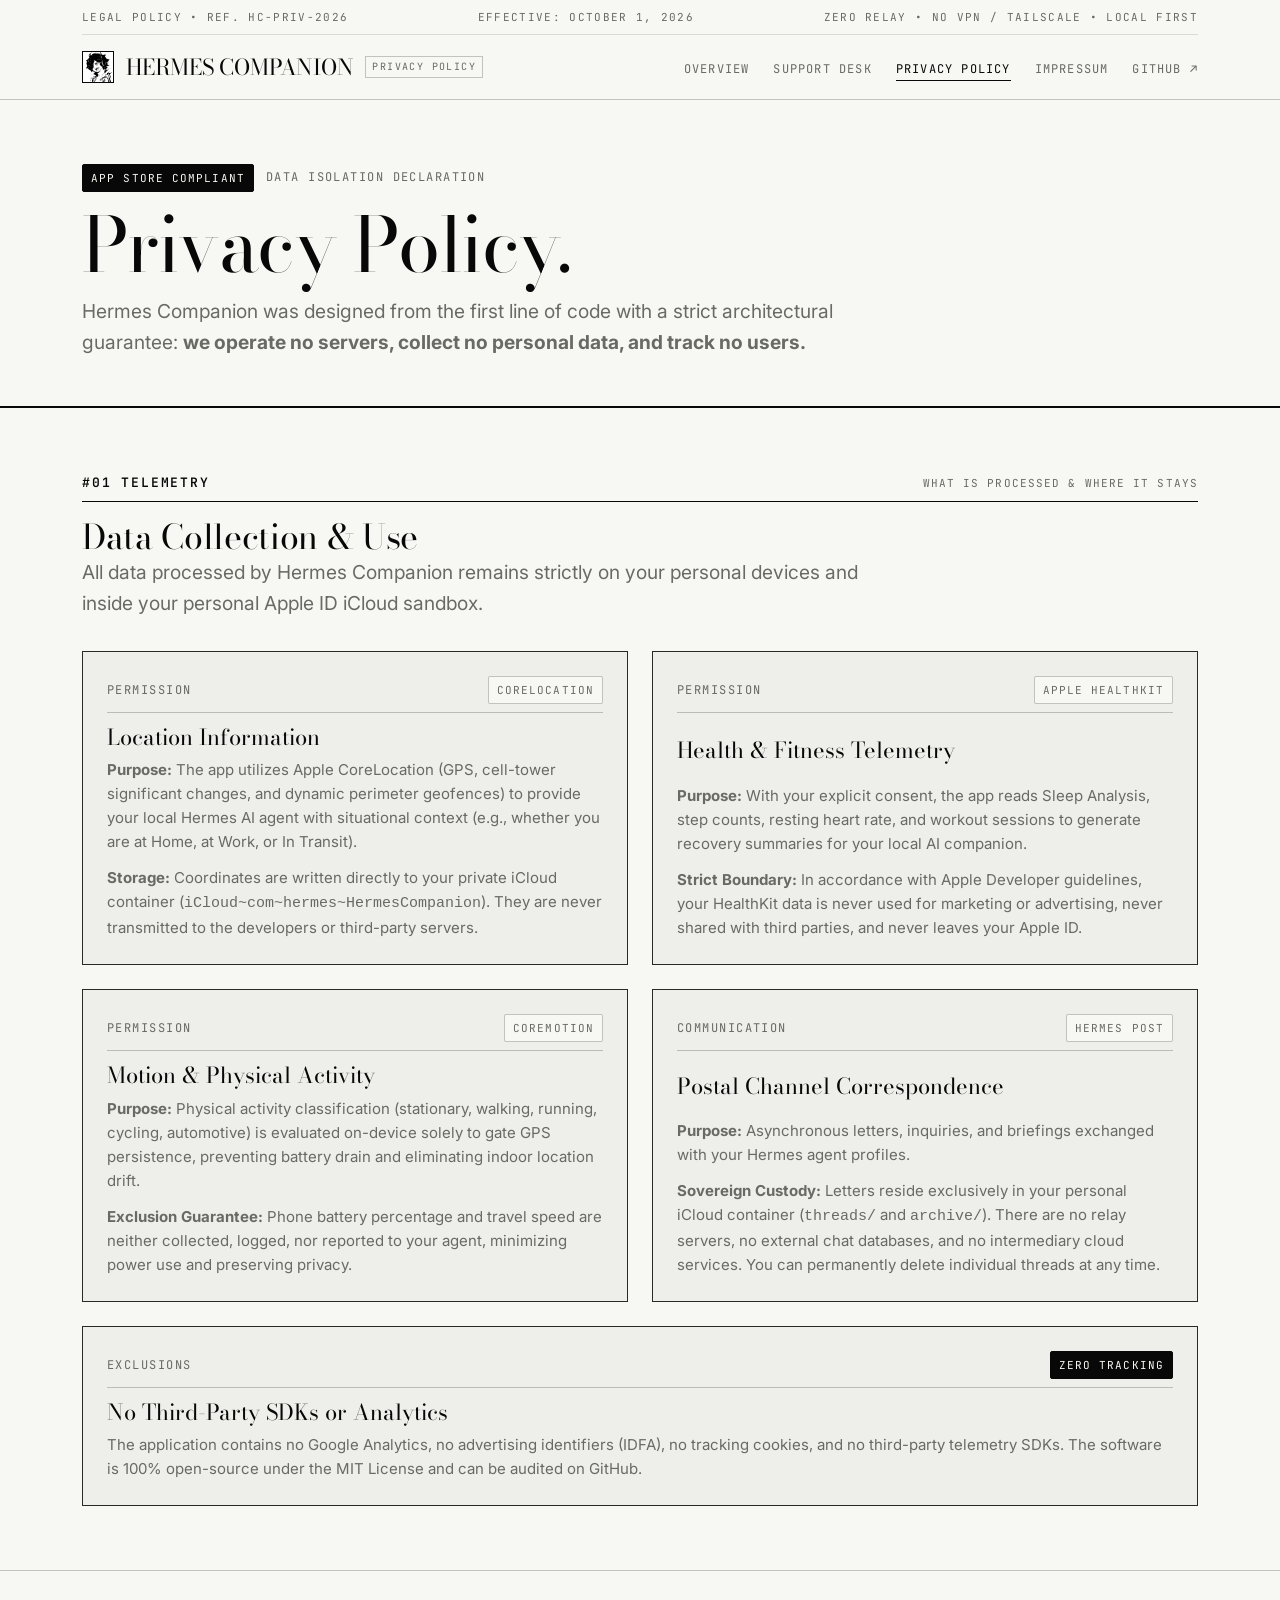
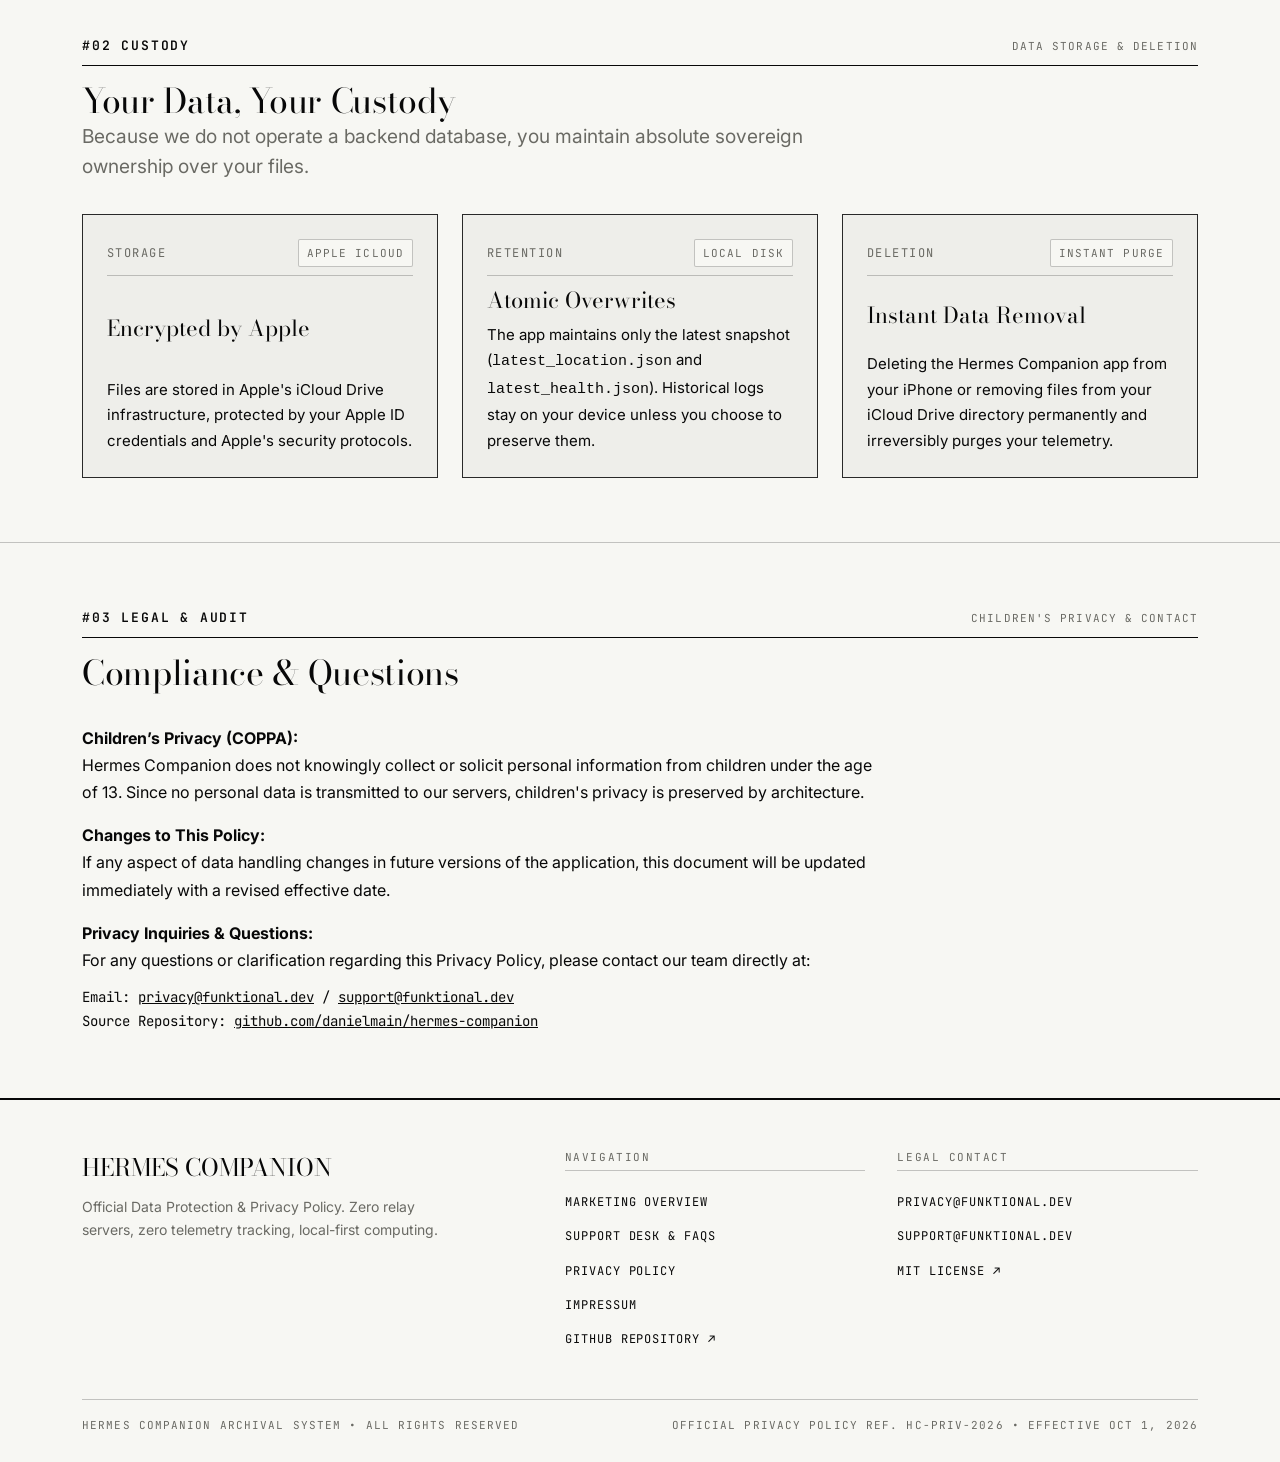
==== commit a3ee485c: "feat(branding): update container identifier to dev.funktional.HermesCompanion, refresh website, asse" ====
--- a/website/privacy.html
+++ b/website/privacy.html
@@ -38,7 +38,7 @@
       <div class="topbar-meta">
         <span>LEGAL POLICY • REF. HC-PRIV-2026</span>
         <span>EFFECTIVE: OCTOBER 1, 2026</span>
-        <span>ZERO RELAY • LOCAL FIRST</span>
+        <span>ZERO RELAY • NO VPN / TAILSCALE • LOCAL FIRST</span>
       </div>
 
       <nav class="topbar-nav" aria-label="Privacy Navigation">
@@ -56,6 +56,7 @@
           <li><a href="index.html" class="nav-link">Overview</a></li>
           <li><a href="support.html" class="nav-link">Support Desk</a></li>
           <li><a href="privacy.html" class="nav-link active">Privacy Policy</a></li>
+          <li><a href="impressum.html" class="nav-link">Impressum</a></li>
           <li><a href="https://github.com/danielmain/hermes-companion" target="_blank" rel="noopener" class="nav-link">GitHub ↗</a></li>
         </ul>
       </nav>
@@ -141,11 +142,31 @@
               <p>
                 <strong>Purpose:</strong> Physical activity classification (stationary, walking, running, cycling, automotive) is evaluated on-device solely to gate GPS persistence, preventing battery drain and eliminating indoor location drift.
               </p>
-            </div>
-          </div>
-
-          <!-- Card 4: Third-Party Trackers -->
-          <div class="editorial-card">
+              <p style="margin-top: 12px;">
+                <strong>Exclusion Guarantee:</strong> Phone battery percentage and travel speed are neither collected, logged, nor reported to your agent, minimizing power use and preserving privacy.
+              </p>
+            </div>
+          </div>
+
+          <!-- Card 4: Hermes Post Correspondence -->
+          <div class="editorial-card">
+            <div class="editorial-card-header">
+              <span class="editorial-utility">COMMUNICATION</span>
+              <span class="token faint">HERMES POST</span>
+            </div>
+            <div class="editorial-card-title">Postal Channel Correspondence</div>
+            <div class="editorial-card-body">
+              <p>
+                <strong>Purpose:</strong> Asynchronous letters, inquiries, and briefings exchanged with your Hermes agent profiles.
+              </p>
+              <p style="margin-top: 12px;">
+                <strong>Sovereign Custody:</strong> Letters reside exclusively in your personal iCloud container (<code>threads/</code> and <code>archive/</code>). There are no relay servers, no external chat databases, and no intermediary cloud services. You can permanently delete individual threads at any time.
+              </p>
+            </div>
+          </div>
+
+          <!-- Card 5: Third-Party Trackers -->
+          <div class="editorial-card" style="grid-column: 1 / -1;">
             <div class="editorial-card-header">
               <span class="editorial-utility">EXCLUSIONS</span>
               <span class="token inverted">ZERO TRACKING</span>
@@ -264,6 +285,7 @@
             <li><a href="index.html">Marketing Overview</a></li>
             <li><a href="support.html">Support Desk &amp; FAQs</a></li>
             <li><a href="privacy.html">Privacy Policy</a></li>
+            <li><a href="impressum.html">Impressum</a></li>
             <li><a href="https://github.com/danielmain/hermes-companion" target="_blank" rel="noopener">GitHub Repository ↗</a></li>
           </ul>
         </div>
--- a/website/style.css
+++ b/website/style.css
@@ -29,9 +29,11 @@
   /* Spacing Scale */
   --space-2: 2px;
   --space-4: 4px;
+  --space-6: 6px;
   --space-8: 8px;
   --space-12: 12px;
   --space-16: 16px;
+  --space-20: 20px;
   --space-24: 24px;
   --space-32: 32px;
   --space-48: 48px;
@@ -85,6 +87,7 @@
   min-height: 100vh;
   display: flex;
   flex-direction: column;
+  overflow-x: hidden;
 }
 
 /* Selection */
@@ -138,6 +141,8 @@
   display: flex;
   align-items: center;
   justify-content: space-between;
+  flex-wrap: wrap;
+  gap: var(--space-8, 8px);
   padding: var(--space-8) 0;
   font-family: var(--font-mono);
   font-size: 0.6875rem;
@@ -605,58 +610,82 @@
 }
 
 .diagram-flow {
-  display: flex;
-  flex-direction: column;
-  gap: var(--space-16);
-}
-
-@media (min-width: 820px) {
+  display: grid;
+  grid-template-columns: 1fr;
+  gap: var(--space-16, 16px);
+}
+
+@media (min-width: 640px) {
   .diagram-flow {
-    flex-direction: row;
-    align-items: stretch;
+    grid-template-columns: repeat(2, 1fr);
+    gap: var(--space-20, 20px);
+  }
+}
+
+@media (min-width: 1000px) {
+  .diagram-flow {
+    grid-template-columns: repeat(4, 1fr);
+    gap: var(--space-20, 20px);
   }
 }
 
 .diagram-node {
-  flex: 1;
   border: 1px solid var(--hairline-strong);
   background: var(--paper);
-  padding: var(--space-16);
+  padding: var(--space-20, 20px);
   display: flex;
   flex-direction: column;
   justify-content: space-between;
 }
 
+.diagram-node-header {
+  margin-bottom: var(--space-8, 8px);
+  border-bottom: 1px solid var(--hairline);
+  padding-bottom: var(--space-6, 6px);
+}
+
 .diagram-node-idx {
   font-family: var(--font-mono);
-  font-size: 0.625rem;
+  font-size: 0.6875rem;
   letter-spacing: 0.12em;
   color: var(--secondary-ink);
-  margin-bottom: var(--space-8);
+  text-transform: uppercase;
+  white-space: nowrap;
 }
 
 .diagram-node-title {
   font-family: var(--font-display);
-  font-size: 1.125rem;
-  margin-bottom: var(--space-8);
+  font-size: 1.25rem;
+  margin-bottom: var(--space-8, 8px);
   font-weight: 500;
+  color: var(--ink);
 }
 
 .diagram-node-desc {
   font-family: var(--font-mono);
-  font-size: 0.75rem;
-  color: var(--secondary-ink);
-  line-height: 1.5;
-}
-
-.diagram-arrow {
-  display: flex;
-  align-items: center;
-  justify-content: center;
-  font-family: var(--font-mono);
-  font-size: 0.75rem;
-  color: var(--secondary-ink);
-  padding: var(--space-8);
+  font-size: 0.8125rem;
+  color: var(--secondary-ink);
+  line-height: 1.6;
+  flex-grow: 1;
+}
+
+.diagram-node-connector {
+  margin-top: var(--space-16, 16px);
+  padding-top: var(--space-8, 8px);
+  border-top: 1px dashed var(--hairline-strong);
+  display: flex;
+  align-items: center;
+  justify-content: space-between;
+  font-family: var(--font-mono);
+  font-size: 0.6875rem;
+  text-transform: uppercase;
+  letter-spacing: 0.1em;
+  color: var(--ink);
+}
+
+.diagram-arrow-symbol {
+  font-weight: 600;
+  color: var(--ink);
 }
 
 /* Editorial Cards Grid */
@@ -686,6 +715,26 @@
   }
 }
 
+.cards-grid-4 {
+  display: grid;
+  grid-template-columns: 1fr;
+  gap: var(--space-24, 24px);
+  margin-top: var(--space-24, 24px);
+}
+
+@media (min-width: 640px) {
+  .cards-grid-4 {
+    grid-template-columns: repeat(2, 1fr);
+  }
+}
+
+@media (min-width: 1040px) {
+  .cards-grid-4 {
+    grid-template-columns: repeat(4, 1fr);
+    gap: var(--space-24, 24px);
+  }
+}
+
 .editorial-card {
   border: 1px solid var(--hairline-strong);
   background-color: var(--surface);
@@ -768,6 +817,8 @@
   border: 1px solid var(--ink);
   background-color: var(--surface);
   margin: var(--space-16) 0;
+  max-width: 100%;
+  min-width: 0;
 }
 
 .terminal-header {
@@ -812,8 +863,11 @@
   font-size: 0.8125rem;
   line-height: 1.55;
   overflow-x: auto;
+  -webkit-overflow-scrolling: touch;
   color: var(--ink);
   background: var(--paper);
+  max-width: 100%;
+  min-width: 0;
 }
 
 .terminal-content pre {
@@ -1112,23 +1166,54 @@
   margin-top: var(--space-48);
 }
 
-.iphone-triptych-grid {
-  display: grid;
-  grid-template-columns: 1fr;
-  gap: var(--space-48);
-  margin-top: var(--space-32);
-}
-
-@media (min-width: 768px) {
-  .iphone-triptych-grid {
-    grid-template-columns: repeat(2, 1fr);
-  }
-}
-
-@media (min-width: 1040px) {
-  .iphone-triptych-grid {
-    grid-template-columns: repeat(3, 1fr);
-    gap: var(--space-32);
+.iphone-triptych-grid,
+.iphone-showcase-grid {
+  display: flex;
+  flex-direction: row;
+  flex-wrap: nowrap;
+  gap: var(--space-24, 24px);
+  margin-top: var(--space-32, 32px);
+  align-items: stretch;
+  overflow-x: auto;
+  padding-bottom: var(--space-16, 16px);
+  scroll-snap-type: x mandatory;
+  -webkit-overflow-scrolling: touch;
+}
+
+.iphone-showcase-grid .iphone-card-container {
+  flex: 0 0 240px;
+  max-width: 250px;
+  scroll-snap-align: center;
+}
+
+.iphone-showcase-grid::-webkit-scrollbar {
+  height: 6px;
+}
+
+.iphone-showcase-grid::-webkit-scrollbar-track {
+  background: var(--surface);
+  border-radius: 3px;
+}
+
+.iphone-showcase-grid::-webkit-scrollbar-thumb {
+  background: var(--hairline-strong);
+  border-radius: 3px;
+}
+
+@media (min-width: 860px) {
+  .iphone-triptych-grid,
+  .iphone-showcase-grid {
+    display: grid;
+    grid-template-columns: repeat(4, 1fr);
+    gap: var(--space-20, 20px);
+    overflow-x: visible;
+    padding-bottom: 0;
+  }
+
+  .iphone-showcase-grid .iphone-card-container {
+    flex: initial;
+    max-width: 100%;
+    width: 100%;
   }
 }
 
@@ -1136,26 +1221,43 @@
   display: flex;
   flex-direction: column;
   align-items: center;
+  justify-content: flex-start;
+  width: 100%;
+  height: 100%;
 }
 
 /* iPhone Chassis with Hardware Bezels */
 .iphone-device {
   position: relative;
   width: 100%;
-  max-width: 290px;
+  max-width: 244px;
   aspect-ratio: 472 / 1024;
-  background-color: var(--ink);
+  background-color: #0c0c0d;
   border-radius: 44px;
   padding: 10px;
   box-shadow: 4px 6px 0px var(--hairline-strong);
-  border: 1px solid var(--hairline-strong);
+  border: 1px solid #27272a;
   margin: 0 auto;
   transition: transform var(--transition-fast), box-shadow var(--transition-fast);
+}
+
+@media (prefers-color-scheme: dark) {
+  .iphone-device {
+    background-color: #0c0c0d;
+    border: 1px solid #38383c;
+    box-shadow: 0 14px 34px rgba(0, 0, 0, 0.8), 0 0 0 1px rgba(255, 255, 255, 0.16);
+  }
 }
 
 .iphone-device:hover {
   transform: translateY(-4px);
   box-shadow: 6px 10px 0px var(--ink);
+}
+
+@media (prefers-color-scheme: dark) {
+  .iphone-device:hover {
+    box-shadow: 0 18px 40px rgba(0, 0, 0, 0.95), 0 0 0 1px rgba(255, 255, 255, 0.3);
+  }
 }
 
 /* Physical Hardware Buttons (Volume & Power) */
@@ -1166,9 +1268,9 @@
   top: 92px;
   width: 3px;
   height: 48px;
-  background-color: var(--ink);
+  background-color: #0c0c0d;
   border-radius: 2px 0 0 2px;
-  box-shadow: 0 64px 0 var(--ink), 0 -24px 0 var(--ink); /* Volume down & Action button */
+  box-shadow: 0 64px 0 #0c0c0d, 0 -24px 0 #0c0c0d; /* Volume down & Action button */
 }
 
 .iphone-device::after {
@@ -1178,7 +1280,7 @@
   top: 110px;
   width: 3px;
   height: 60px;
-  background-color: var(--ink);
+  background-color: #0c0c0d;
   border-radius: 0 2px 2px 0; /* Side Power button */
 }
 
@@ -1255,21 +1357,24 @@
 /* Editorial Spec Plate Below Device */
 .iphone-plate {
   width: 100%;
-  max-width: 290px;
-  margin-top: var(--space-16);
+  max-width: 244px;
+  margin-top: var(--space-20, 20px);
   border: 1px solid var(--hairline-strong);
   background-color: var(--surface);
-  padding: var(--space-12) var(--space-16);
+  padding: var(--space-12, 12px) var(--space-16, 16px);
   text-align: left;
+  flex: 1;
+  display: flex;
+  flex-direction: column;
 }
 
 .iphone-plate-meta {
   display: flex;
   align-items: baseline;
   justify-content: space-between;
-  margin-bottom: var(--space-6);
+  margin-bottom: var(--space-6, 6px);
   border-bottom: 1px solid var(--hairline);
-  padding-bottom: var(--space-4);
+  padding-bottom: var(--space-4, 4px);
 }
 
 .iphone-plate-title {
@@ -1284,7 +1389,8 @@
   font-size: 0.8125rem;
   color: var(--secondary-ink);
   line-height: 1.45;
-  margin-top: var(--space-6);
+  margin-top: var(--space-6, 6px);
+  flex-grow: 1;
 }
 
 /* Responsive adjustments */
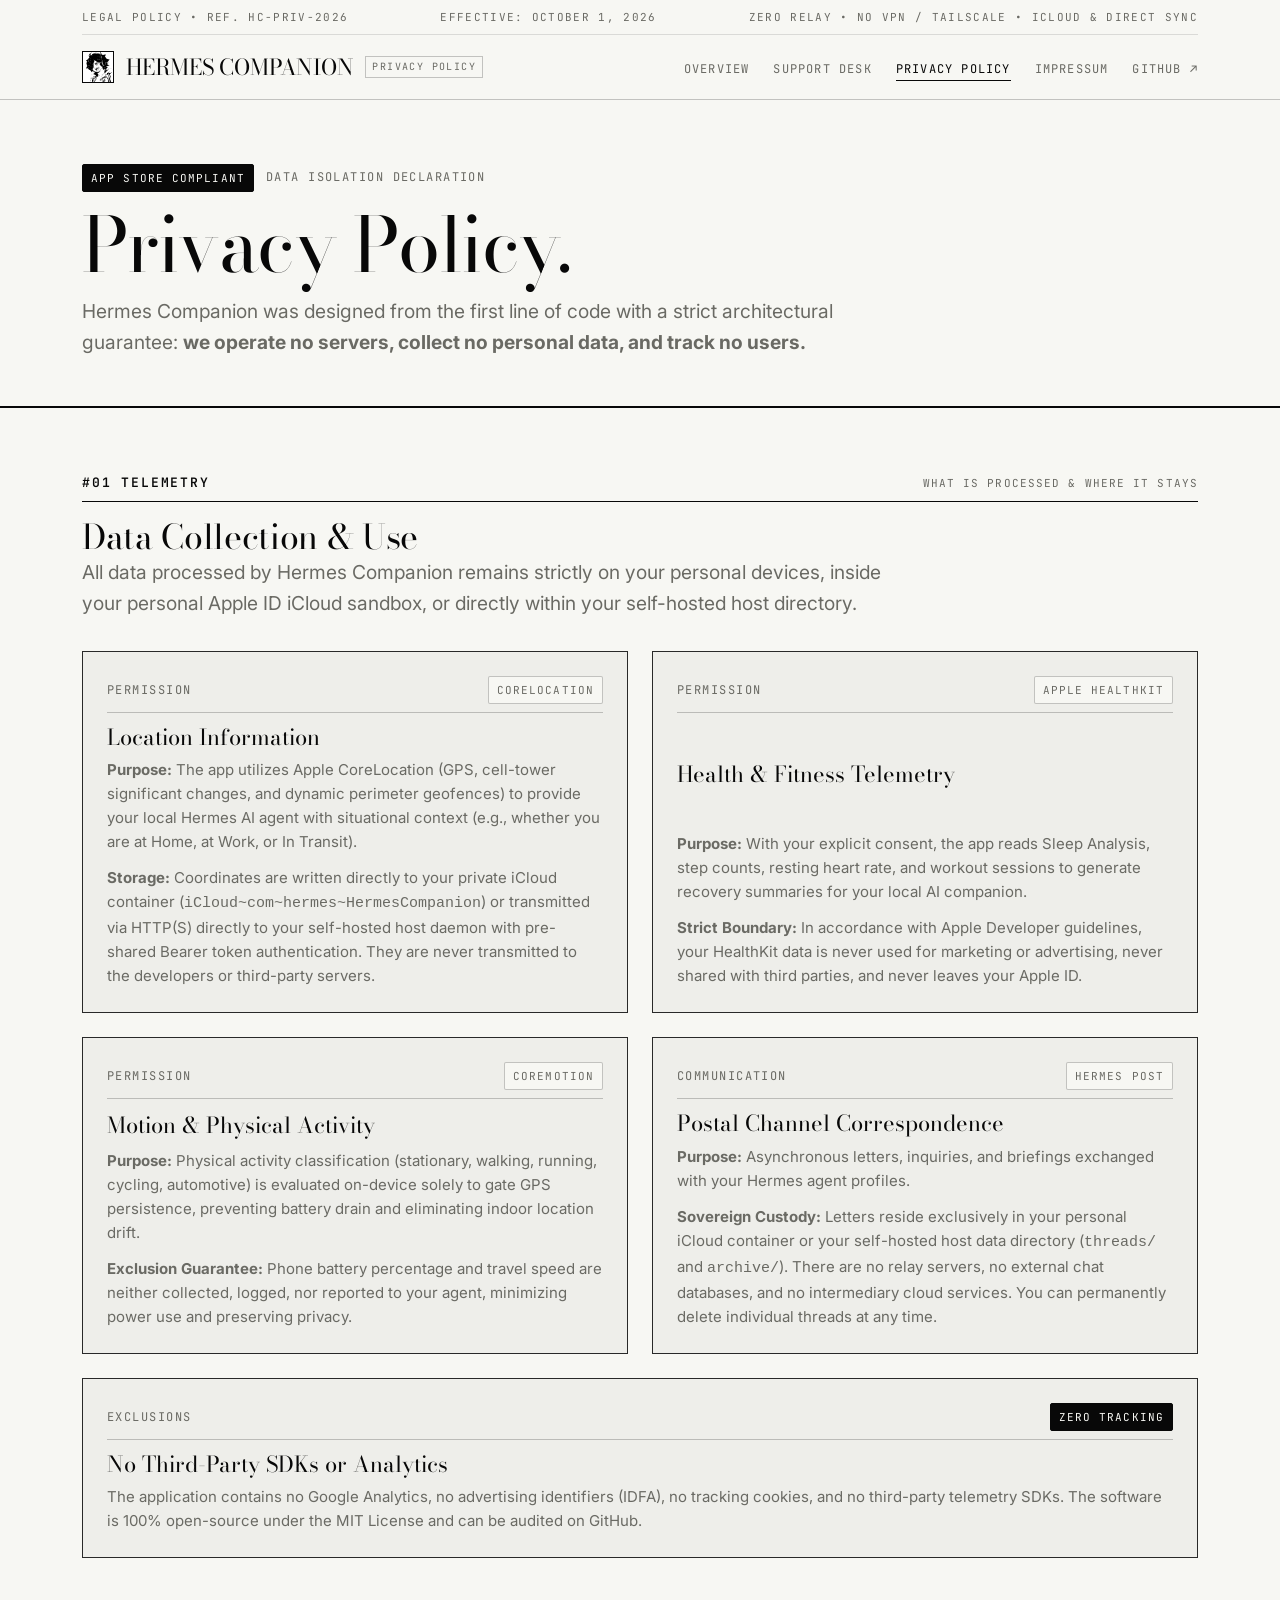
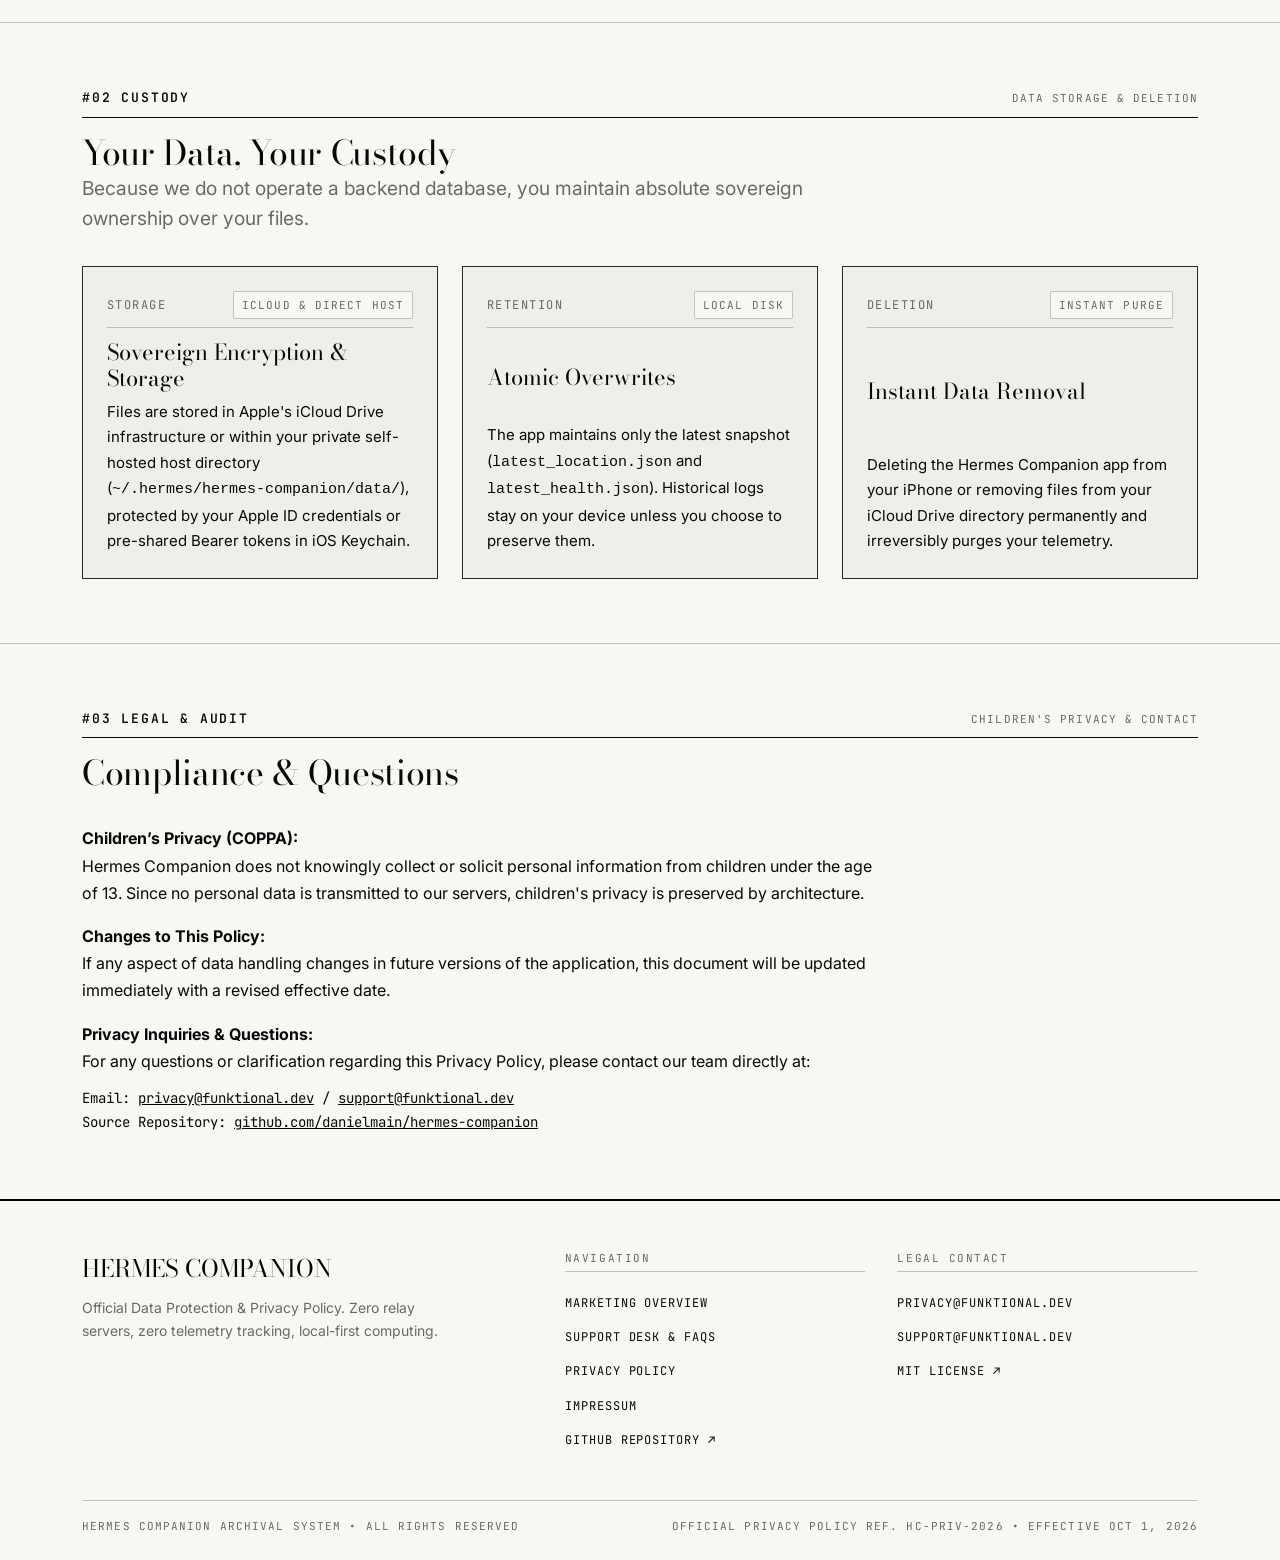
==== commit 49787b42: "docs: align documentation and website with direct connection and zero-friction onboarding" ====
--- a/website/privacy.html
+++ b/website/privacy.html
@@ -38,7 +38,7 @@
       <div class="topbar-meta">
         <span>LEGAL POLICY • REF. HC-PRIV-2026</span>
         <span>EFFECTIVE: OCTOBER 1, 2026</span>
-        <span>ZERO RELAY • NO VPN / TAILSCALE • LOCAL FIRST</span>
+        <span>ZERO RELAY • NO VPN / TAILSCALE • ICLOUD &amp; DIRECT SYNC</span>
       </div>
 
       <nav class="topbar-nav" aria-label="Privacy Navigation">
@@ -92,7 +92,7 @@
           </div>
           <h2 class="editorial-section-title">Data Collection &amp; Use</h2>
           <p class="editorial-lead">
-            All data processed by Hermes Companion remains strictly on your personal devices and inside your personal Apple ID iCloud sandbox.
+            All data processed by Hermes Companion remains strictly on your personal devices, inside your personal Apple ID iCloud sandbox, or directly within your self-hosted host directory.
           </p>
         </div>
 
@@ -109,7 +109,7 @@
                 <strong>Purpose:</strong> The app utilizes Apple CoreLocation (GPS, cell-tower significant changes, and dynamic perimeter geofences) to provide your local Hermes AI agent with situational context (e.g., whether you are at Home, at Work, or In Transit).
               </p>
               <p style="margin-top: 12px;">
-                <strong>Storage:</strong> Coordinates are written directly to your private iCloud container (<code>iCloud~com~hermes~HermesCompanion</code>). They are never transmitted to the developers or third-party servers.
+                <strong>Storage:</strong> Coordinates are written directly to your private iCloud container (<code>iCloud~com~hermes~HermesCompanion</code>) or transmitted via HTTP(S) directly to your self-hosted host daemon with pre-shared Bearer token authentication. They are never transmitted to the developers or third-party servers.
               </p>
             </div>
           </div>
@@ -160,7 +160,7 @@
                 <strong>Purpose:</strong> Asynchronous letters, inquiries, and briefings exchanged with your Hermes agent profiles.
               </p>
               <p style="margin-top: 12px;">
-                <strong>Sovereign Custody:</strong> Letters reside exclusively in your personal iCloud container (<code>threads/</code> and <code>archive/</code>). There are no relay servers, no external chat databases, and no intermediary cloud services. You can permanently delete individual threads at any time.
+                <strong>Sovereign Custody:</strong> Letters reside exclusively in your personal iCloud container or your self-hosted host data directory (<code>threads/</code> and <code>archive/</code>). There are no relay servers, no external chat databases, and no intermediary cloud services. You can permanently delete individual threads at any time.
               </p>
             </div>
           </div>
@@ -200,11 +200,11 @@
           <div class="editorial-card">
             <div class="editorial-card-header">
               <span class="editorial-utility">STORAGE</span>
-              <span class="token faint">APPLE ICLOUD</span>
-            </div>
-            <div class="editorial-card-title">Encrypted by Apple</div>
+              <span class="token faint">ICLOUD &amp; DIRECT HOST</span>
+            </div>
+            <div class="editorial-card-title">Sovereign Encryption &amp; Storage</div>
             <p class="editorial-body" style="font-size: 0.9375rem;">
-              Files are stored in Apple's iCloud Drive infrastructure, protected by your Apple ID credentials and Apple's security protocols.
+              Files are stored in Apple's iCloud Drive infrastructure or within your private self-hosted host directory (<code>~/.hermes/hermes-companion/data/</code>), protected by your Apple ID credentials or pre-shared Bearer tokens in iOS Keychain.
             </p>
           </div>
 
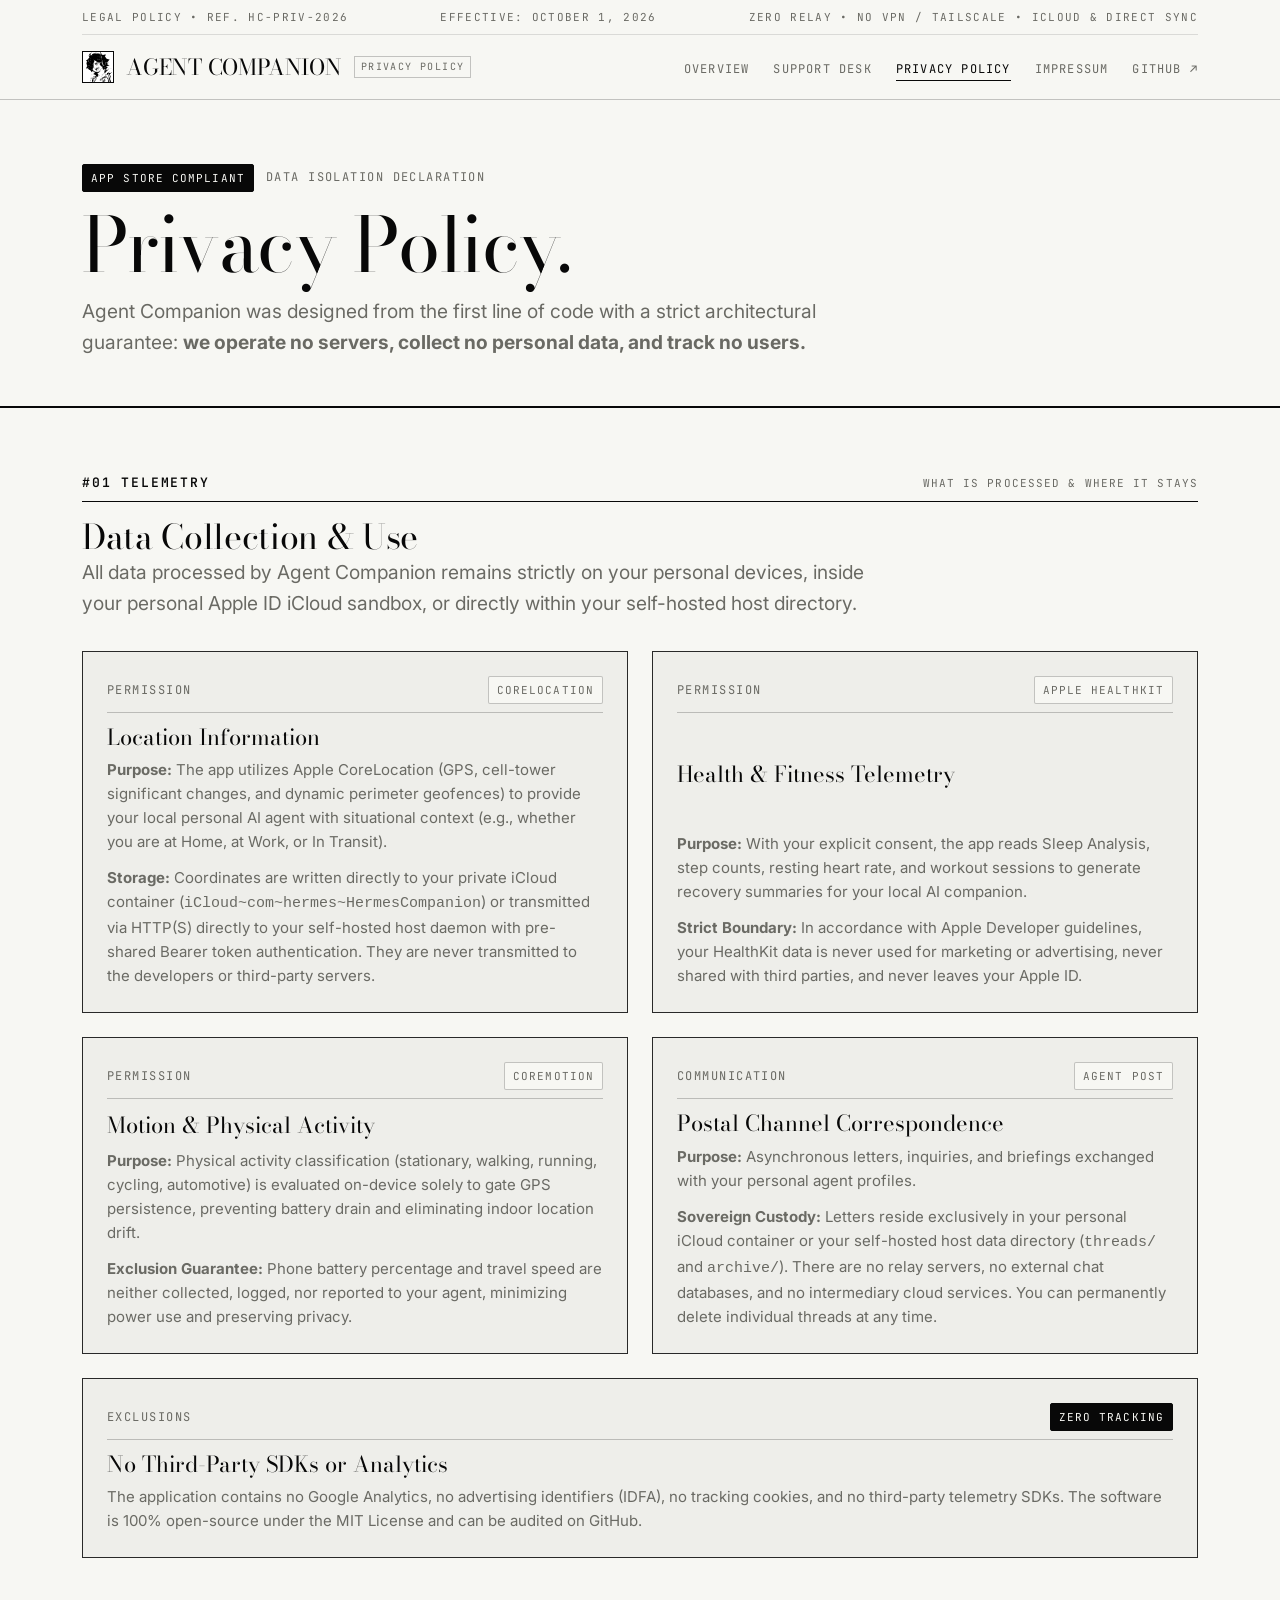
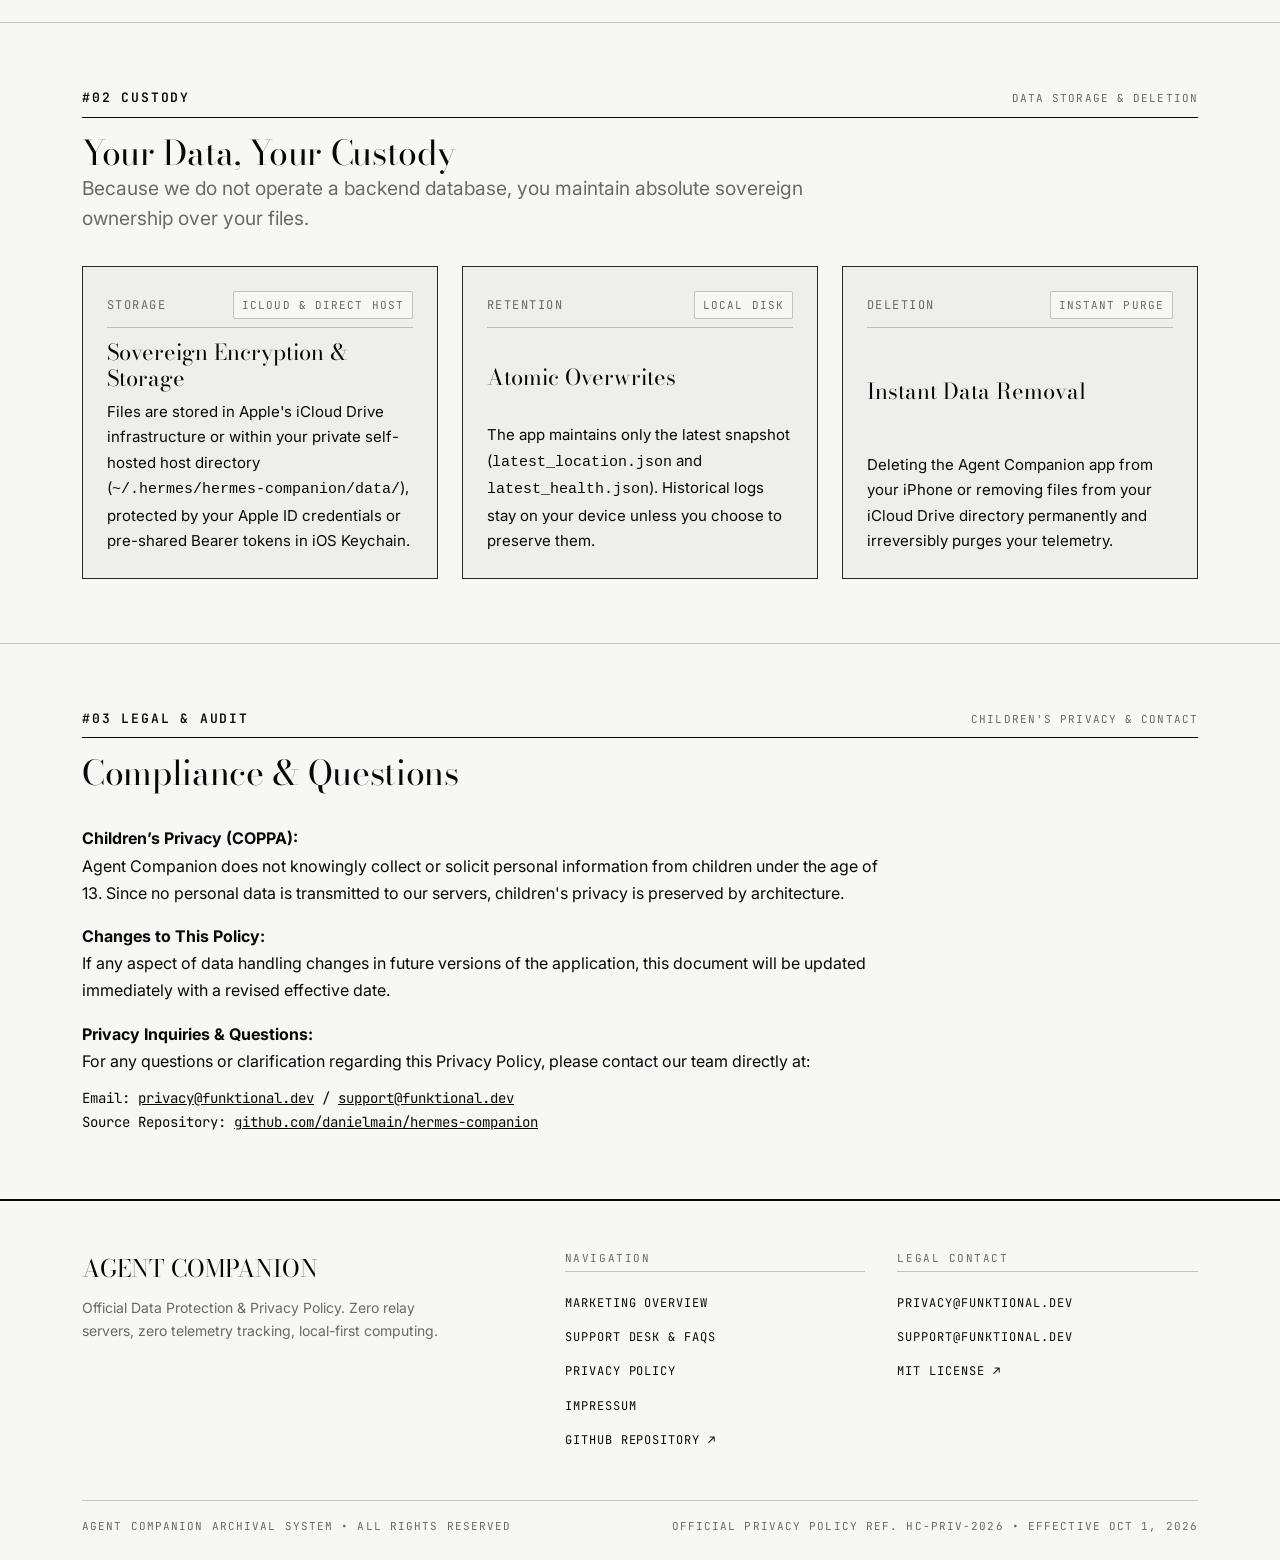
==== commit 08b5079b: "fix(appstore): sanitize app branding, metadata, and screenshots for Guideline 4.1(a) compliance" ====
--- a/website/privacy.html
+++ b/website/privacy.html
@@ -3,8 +3,8 @@
 <head>
   <meta charset="UTF-8">
   <meta name="viewport" content="width=device-width, initial-scale=1.0">
-  <title>Privacy Policy — Hermes Companion iOS & Hermes Skill</title>
-  <meta name="description" content="Official Privacy Policy for Hermes Companion iOS application and Hermes Skill. Zero relay servers, zero tracking, local-first Apple iCloud storage.">
+  <title>Privacy Policy — Agent Companion iOS & Companion Skill</title>
+  <meta name="description" content="Official Privacy Policy for Agent Companion iOS application and Companion Skill. Zero relay servers, zero tracking, local-first Apple iCloud storage.">
   <link rel="stylesheet" href="style.css">
   <link rel="icon" type="image/png" href="assets/icon-source.png">
 
@@ -13,22 +13,22 @@
   <!-- Open Graph / Rich Social Link Preview -->
   <meta property="og:type" content="website">
   <meta property="og:url" content="https://hermescompanion.funktional.dev/privacy.html">
-  <meta property="og:site_name" content="Hermes Companion">
-  <meta property="og:title" content="Privacy Policy — Hermes Companion iOS & Hermes Skill">
-  <meta property="og:description" content="Official Privacy Policy for Hermes Companion iOS application and Hermes Skill. Zero relay servers, zero tracking, local-first Apple iCloud storage.">
+  <meta property="og:site_name" content="Agent Companion">
+  <meta property="og:title" content="Privacy Policy — Agent Companion iOS & Companion Skill">
+  <meta property="og:description" content="Official Privacy Policy for Agent Companion iOS application and Companion Skill. Zero relay servers, zero tracking, local-first Apple iCloud storage.">
   <meta property="og:image" content="https://hermescompanion.funktional.dev/assets/lilith-black.png">
   <meta property="og:image:width" content="1024">
   <meta property="og:image:height" content="572">
   <meta property="og:image:type" content="image/png">
-  <meta property="og:image:alt" content="Hermes Companion Privacy Artwork">
+  <meta property="og:image:alt" content="Agent Companion Privacy Artwork">
 
   <!-- Twitter Card -->
   <meta name="twitter:card" content="summary_large_image">
   <meta name="twitter:url" content="https://hermescompanion.funktional.dev/privacy.html">
-  <meta name="twitter:title" content="Privacy Policy — Hermes Companion iOS & Hermes Skill">
-  <meta name="twitter:description" content="Official Privacy Policy for Hermes Companion iOS application and Hermes Skill. Zero relay servers, zero tracking, local-first Apple iCloud storage.">
+  <meta name="twitter:title" content="Privacy Policy — Agent Companion iOS & Companion Skill">
+  <meta name="twitter:description" content="Official Privacy Policy for Agent Companion iOS application and Companion Skill. Zero relay servers, zero tracking, local-first Apple iCloud storage.">
   <meta name="twitter:image" content="https://hermescompanion.funktional.dev/assets/lilith-black.png">
-  <meta name="twitter:image:alt" content="Hermes Companion Privacy Artwork">
+  <meta name="twitter:image:alt" content="Agent Companion Privacy Artwork">
 </head>
 <body>
 
@@ -44,10 +44,10 @@
       <nav class="topbar-nav" aria-label="Privacy Navigation">
         <a href="index.html" class="brand-mark">
           <div class="brand-icon-box">
-            <img src="assets/icon-source.png" alt="Hermes Symbol">
+            <img src="assets/icon-source.png" alt="Agent Companion Symbol">
           </div>
           <div>
-            <div class="brand-title">HERMES COMPANION</div>
+            <div class="brand-title">AGENT COMPANION</div>
           </div>
           <span class="brand-tag">PRIVACY POLICY</span>
         </a>
@@ -77,7 +77,7 @@
         </h1>
 
         <p class="editorial-lead">
-          Hermes Companion was designed from the first line of code with a strict architectural guarantee: <strong>we operate no servers, collect no personal data, and track no users.</strong>
+          Agent Companion was designed from the first line of code with a strict architectural guarantee: <strong>we operate no servers, collect no personal data, and track no users.</strong>
         </p>
       </div>
     </section>
@@ -92,7 +92,7 @@
           </div>
           <h2 class="editorial-section-title">Data Collection &amp; Use</h2>
           <p class="editorial-lead">
-            All data processed by Hermes Companion remains strictly on your personal devices, inside your personal Apple ID iCloud sandbox, or directly within your self-hosted host directory.
+            All data processed by Agent Companion remains strictly on your personal devices, inside your personal Apple ID iCloud sandbox, or directly within your self-hosted host directory.
           </p>
         </div>
 
@@ -106,7 +106,7 @@
             <div class="editorial-card-title">Location Information</div>
             <div class="editorial-card-body">
               <p>
-                <strong>Purpose:</strong> The app utilizes Apple CoreLocation (GPS, cell-tower significant changes, and dynamic perimeter geofences) to provide your local Hermes AI agent with situational context (e.g., whether you are at Home, at Work, or In Transit).
+                <strong>Purpose:</strong> The app utilizes Apple CoreLocation (GPS, cell-tower significant changes, and dynamic perimeter geofences) to provide your local personal AI agent with situational context (e.g., whether you are at Home, at Work, or In Transit).
               </p>
               <p style="margin-top: 12px;">
                 <strong>Storage:</strong> Coordinates are written directly to your private iCloud container (<code>iCloud~com~hermes~HermesCompanion</code>) or transmitted via HTTP(S) directly to your self-hosted host daemon with pre-shared Bearer token authentication. They are never transmitted to the developers or third-party servers.
@@ -148,16 +148,16 @@
             </div>
           </div>
 
-          <!-- Card 4: Hermes Post Correspondence -->
+          <!-- Card 4: Agent Post Correspondence -->
           <div class="editorial-card">
             <div class="editorial-card-header">
               <span class="editorial-utility">COMMUNICATION</span>
-              <span class="token faint">HERMES POST</span>
+              <span class="token faint">AGENT POST</span>
             </div>
             <div class="editorial-card-title">Postal Channel Correspondence</div>
             <div class="editorial-card-body">
               <p>
-                <strong>Purpose:</strong> Asynchronous letters, inquiries, and briefings exchanged with your Hermes agent profiles.
+                <strong>Purpose:</strong> Asynchronous letters, inquiries, and briefings exchanged with your personal agent profiles.
               </p>
               <p style="margin-top: 12px;">
                 <strong>Sovereign Custody:</strong> Letters reside exclusively in your personal iCloud container or your self-hosted host data directory (<code>threads/</code> and <code>archive/</code>). There are no relay servers, no external chat databases, and no intermediary cloud services. You can permanently delete individual threads at any time.
@@ -226,7 +226,7 @@
             </div>
             <div class="editorial-card-title">Instant Data Removal</div>
             <p class="editorial-body" style="font-size: 0.9375rem;">
-              Deleting the Hermes Companion app from your iPhone or removing files from your iCloud Drive directory permanently and irreversibly purges your telemetry.
+              Deleting the Agent Companion app from your iPhone or removing files from your iCloud Drive directory permanently and irreversibly purges your telemetry.
             </p>
           </div>
         </div>
@@ -247,7 +247,7 @@
         <div class="editorial-body" style="max-width: 80ch;">
           <p>
             <strong>Children’s Privacy (COPPA):</strong><br>
-            Hermes Companion does not knowingly collect or solicit personal information from children under the age of 13. Since no personal data is transmitted to our servers, children's privacy is preserved by architecture.
+            Agent Companion does not knowingly collect or solicit personal information from children under the age of 13. Since no personal data is transmitted to our servers, children's privacy is preserved by architecture.
           </p>
           <p style="margin-top: 16px;">
             <strong>Changes to This Policy:</strong><br>
@@ -272,7 +272,7 @@
       <div class="footer-grid">
         <div>
           <div style="font-family: var(--font-display); font-size: 1.5rem; margin-bottom: var(--space-8);">
-            HERMES COMPANION
+            AGENT COMPANION
           </div>
           <p style="font-size: 0.875rem; color: var(--secondary-ink); max-width: 42ch;">
             Official Data Protection &amp; Privacy Policy. Zero relay servers, zero telemetry tracking, local-first computing.
@@ -301,7 +301,7 @@
       </div>
 
       <div class="footer-stamp">
-        <div>HERMES COMPANION ARCHIVAL SYSTEM • ALL RIGHTS RESERVED</div>
+        <div>AGENT COMPANION ARCHIVAL SYSTEM • ALL RIGHTS RESERVED</div>
         <div>OFFICIAL PRIVACY POLICY REF. HC-PRIV-2026 • EFFECTIVE OCT 1, 2026</div>
       </div>
     </div>
